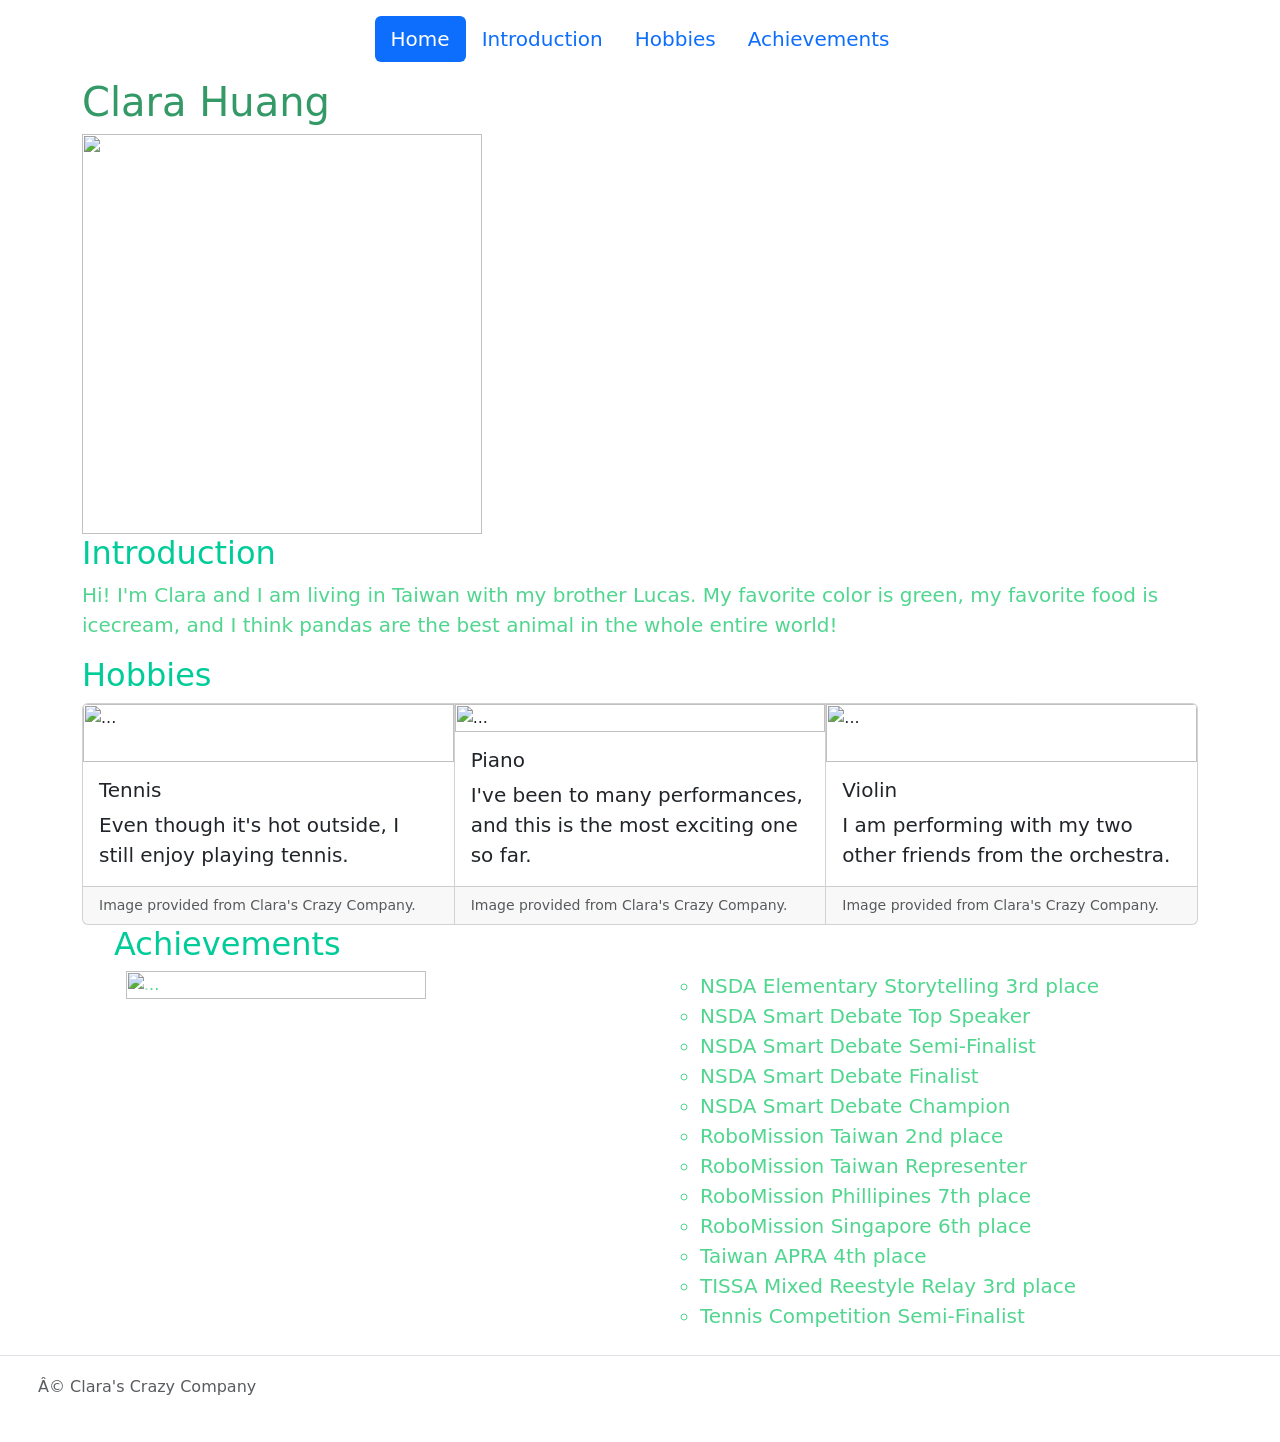
==== index.html @ 60263b1f "Add files via upload" ====
<link href="https://cdn.jsdelivr.net/npm/bootstrap@5.3.8/dist/css/bootstrap.min.css" rel="stylesheet" integrity="sha384-sRIl4kxILFvY47J16cr9ZwB07vP4J8+LH7qKQnuqkuIAvNWLzeN8tE5YBujZqJLB" crossorigin="anonymous">
<script src="https://cdn.jsdelivr.net/npm/bootstrap@5.3.8/dist/js/bootstrap.bundle.min.js" integrity="sha384-FKyoEForCGlyvwx9Hj09JcYn3nv7wiPVlz7YYwJrWVcXK/BmnVDxM+D2scQbITxI" crossorigin="anonymous"></script>

<html>



<style>
li {
   font-size: 20px;
}

p {
   font-size: 20px;
}
</style>

<div class="container">
    <header class="d-flex justify-content-center py-3">
      <ul class="nav nav-pills">
        <li class="nav-item"><a href="#" class="nav-link active" aria-current="page">Home</a></li>
        <li class="nav-item"><a href="#" class="nav-link">Introduction</a></li>
        <li class="nav-item"><a href="#" class="nav-link">Hobbies</a></li>
        <li class="nav-item"><a href="#" class="nav-link">Achievements</a></li>
             </ul>
    </header>
  </div>

<div class="container">

<h1 style="color:#339966">
Clara Huang
</h1>

<img src = "resource/Title.JPG" width = "auto" height = "400">

<h2 style="color:#00cc99">
Introduction
</h2>

<p style="color:#51D690">
Hi! I'm Clara and I am living in Taiwan with my brother Lucas. My favorite color is green, my favorite food is icecream, and I think pandas are the best animal in the whole entire world!
</p>

<h2 style="color:#00cc99">
Hobbies
</h2>

<div class="card-group">
  <div class="card">
    <img src="resource/Tennis.JPG" class="card-img-top" alt="...">
    <div class="card-body">
      <h5 class="card-title">Tennis</h5>
      <p class="card-text">Even though it's hot outside, I still enjoy playing tennis.</p>
    </div>
    <div class="card-footer">
      <small class="text-body-secondary">Image provided from Clara's Crazy Company.</small>
    </div>
  </div>
  <div class="card">
    <img src="resource/Piano.JPG" class="card-img-top" alt="...">
    <div class="card-body">
      <h5 class="card-title">Piano</h5>
      <p class="card-text">I've been to many performances, and this is the most exciting one so far.</p>
    </div>
    <div class="card-footer">
      <small class="text-body-secondary">Image provided from Clara's Crazy Company.</small>
    </div>
  </div>
  <div class="card">
    <img src="resource/Violin.JPG" class="card-img-top" alt="...">
    <div class="card-body">
      <h5 class="card-title">Violin</h5>
      <p class="card-text">I am performing with my two other friends from the orchestra.</div>
    <div class="card-footer">
      <small class="text-body-secondary">Image provided from Clara's Crazy Company.</small>
    </div>
  </div>
</div>

<ul style="color:#51D690">

<h2 style="color:#00cc99">
Achievements
</h2>


<div class="container">
  <div class="row align-items-start">
    <div class="col">
     <div id="carouselExampleCaptions" class="carousel slide" style = "max-width: 300px">
	<div id="carouselExampleFade" class="carousel slide carousel-fade">
  	   <div class="carousel-inner">
             <div class="carousel-item active">
               <img src="resource/one.JPG" class="d-block w-100" alt="...">
             </div>
           <div class="carousel-item">
            <img src="resource/two.JPG" class="d-block w-100" alt="...">
          </div>
          <div class="carousel-item">
            <img src="resource/three.JPG" class="d-block w-100" alt="...">
          </div>
       <div class="carousel-item">
         <img src="resource/four.JPG" class="d-block w-100" alt="...">
       </div>
     <div class="carousel-item">
       <img src="resource/five.JPG" class="d-block w-100" alt="...">
     </div>
      <div class="carousel-item">
        <img src="resource/six.JPG" class="d-block w-100" alt="...">
      </div>
      <div class="carousel-item">
       <img src="resource/last.JPG" class="d-block w-100" alt="...">
      </div>
    </div>
       <button class="carousel-control-prev" type="button" data-bs-target="#carouselExampleFade" data-bs-slide="prev">
         <span class="carousel-control-prev-icon" aria-hidden="true"></span>
         <span class="visually-hidden">Previous</span>
       </button>
       <button class="carousel-control-next" type="button" data-bs-target="#carouselExampleFade" data-bs-slide="next">
          <span class="carousel-control-next-icon" aria-hidden="true"></span>
          <span class="visually-hidden">Next</span>
       </button>
     </div>
    </div>
   </div>
    <div class="col">
      <ul style="color:#51D690">
<li>NSDA Elementary Storytelling 3rd place</li>
<li>NSDA Smart Debate Top Speaker</li>
<li>NSDA Smart Debate Semi-Finalist</li>
<li>NSDA Smart Debate Finalist</li>
<li>NSDA Smart Debate Champion</li>
<li>RoboMission Taiwan 2nd place</li>
<li>RoboMission Taiwan Representer</li>
<li>RoboMission Phillipines 7th place</li>
<li>RoboMission Singapore 6th place</li>
<li>Taiwan APRA 4th place</li>
<li>TISSA Mixed Reestyle Relay 3rd place</li>
<li>Tennis Competition Semi-Finalist</li>
    </div>
    </div>
  </div>
</div>




</ul>
</div>
<footer class="d-flex flex-wrap justify-content-between align-items-center py-3 my-4 border-top"> <div class="col-md-4 d-flex align-items-center"> <a href="/" class="mb-3 me-2 mb-md-0 text-body-secondary text-decoration-none lh-1" aria-label="Bootstrap"> <svg class="bi" width="30" height="24" aria-hidden="true"><use xlink:href="#bootstrap"></use></svg> </a> <span class="mb-3 mb-md-0 text-body-secondary">© Clara's Crazy Company</span> </div> <ul class="nav col-md-4 justify-content-end list-unstyled d-flex"> <li class="ms-3"><a class="text-body-secondary" href="#" aria-label="Instagram"><svg class="bi" width="24" height="24" aria-hidden="true">></use></svg></a></li> <li class="ms-3"><a class="text-body-secondary" <svg class="bi" width="24" height="24"><use xlink:href="#facebook"></use></svg></a></li> </ul> </footer>




</html>
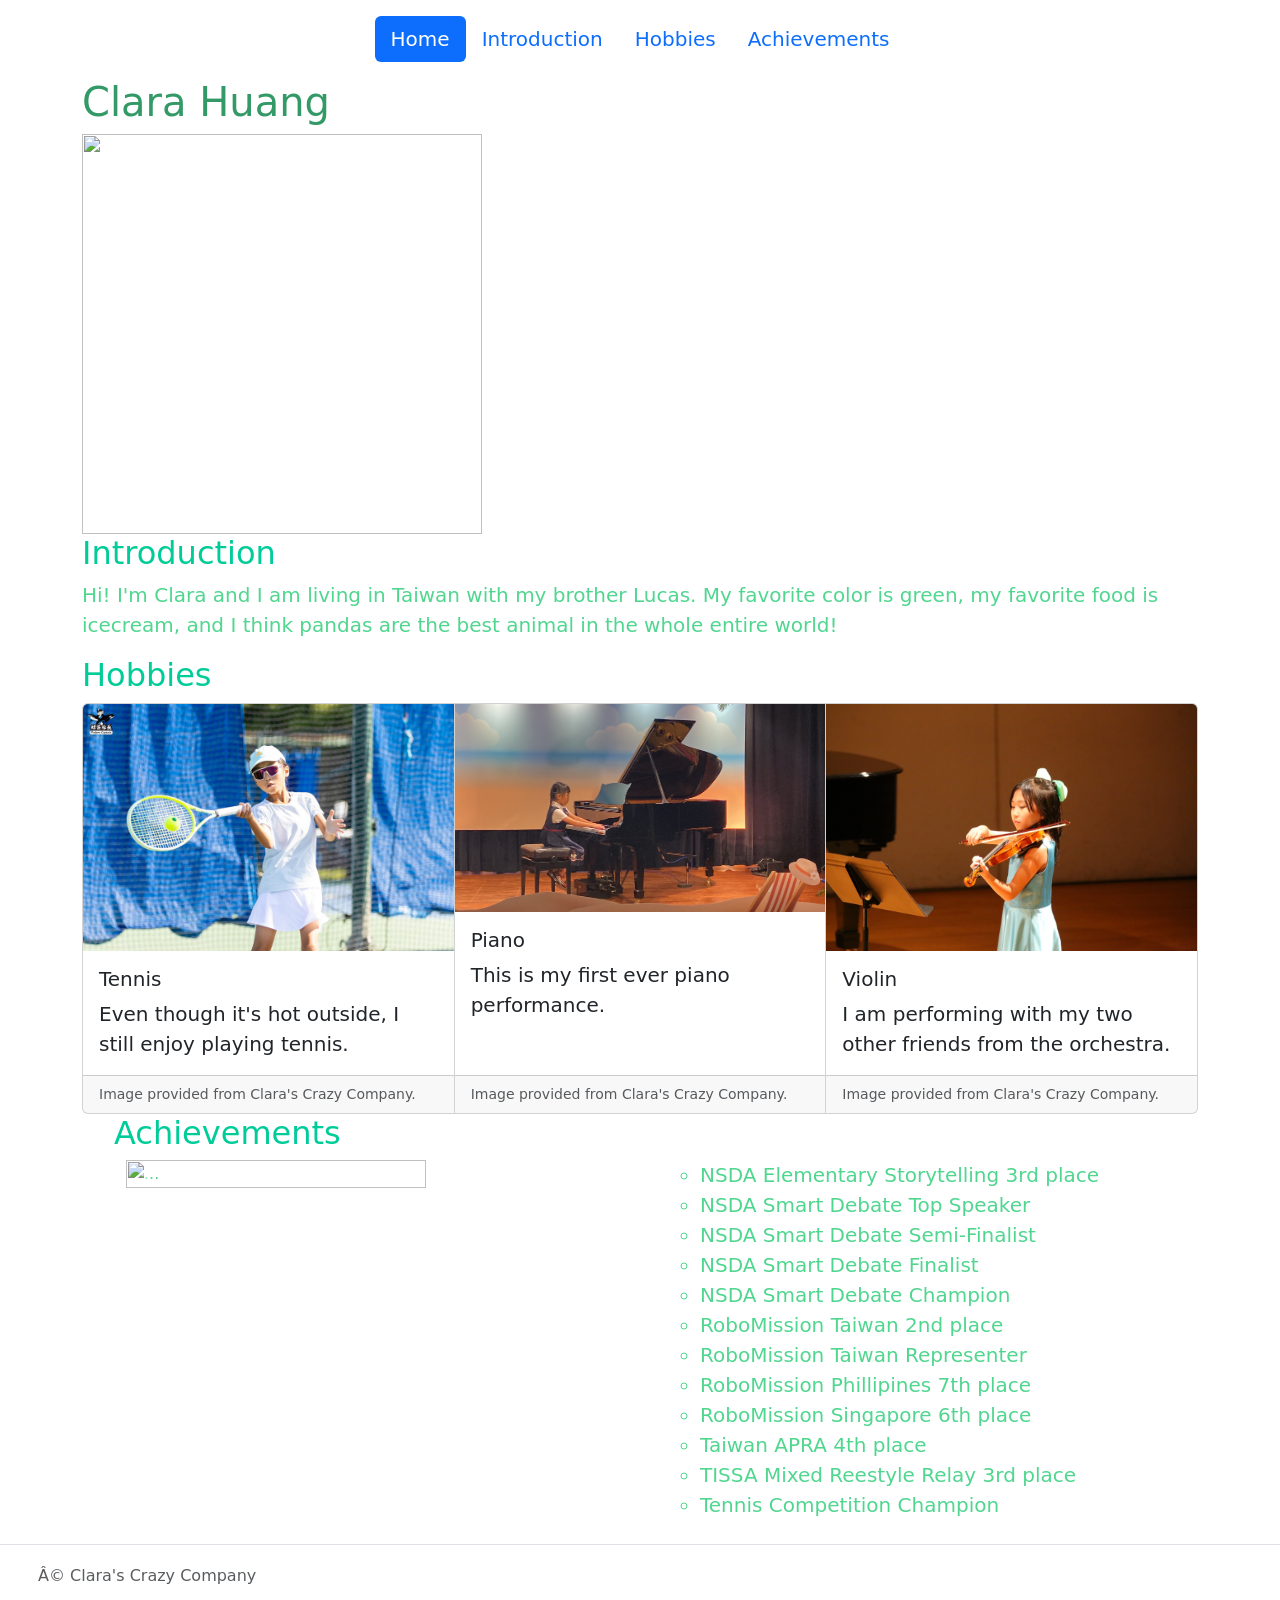
==== commit dcac1b7c: "Add files via upload" ====
--- a/index.html
+++ b/index.html
@@ -63,7 +63,7 @@
     <img src="resource/Piano.JPG" class="card-img-top" alt="...">
     <div class="card-body">
       <h5 class="card-title">Piano</h5>
-      <p class="card-text">I've been to many performances, and this is the most exciting one so far.</p>
+      <p class="card-text">This is my first ever piano performance.</p>
     </div>
     <div class="card-footer">
       <small class="text-body-secondary">Image provided from Clara's Crazy Company.</small>
@@ -139,7 +139,7 @@
 <li>RoboMission Singapore 6th place</li>
 <li>Taiwan APRA 4th place</li>
 <li>TISSA Mixed Reestyle Relay 3rd place</li>
-<li>Tennis Competition Semi-Finalist</li>
+<li>Tennis Competition Champion</li>
     </div>
     </div>
   </div>
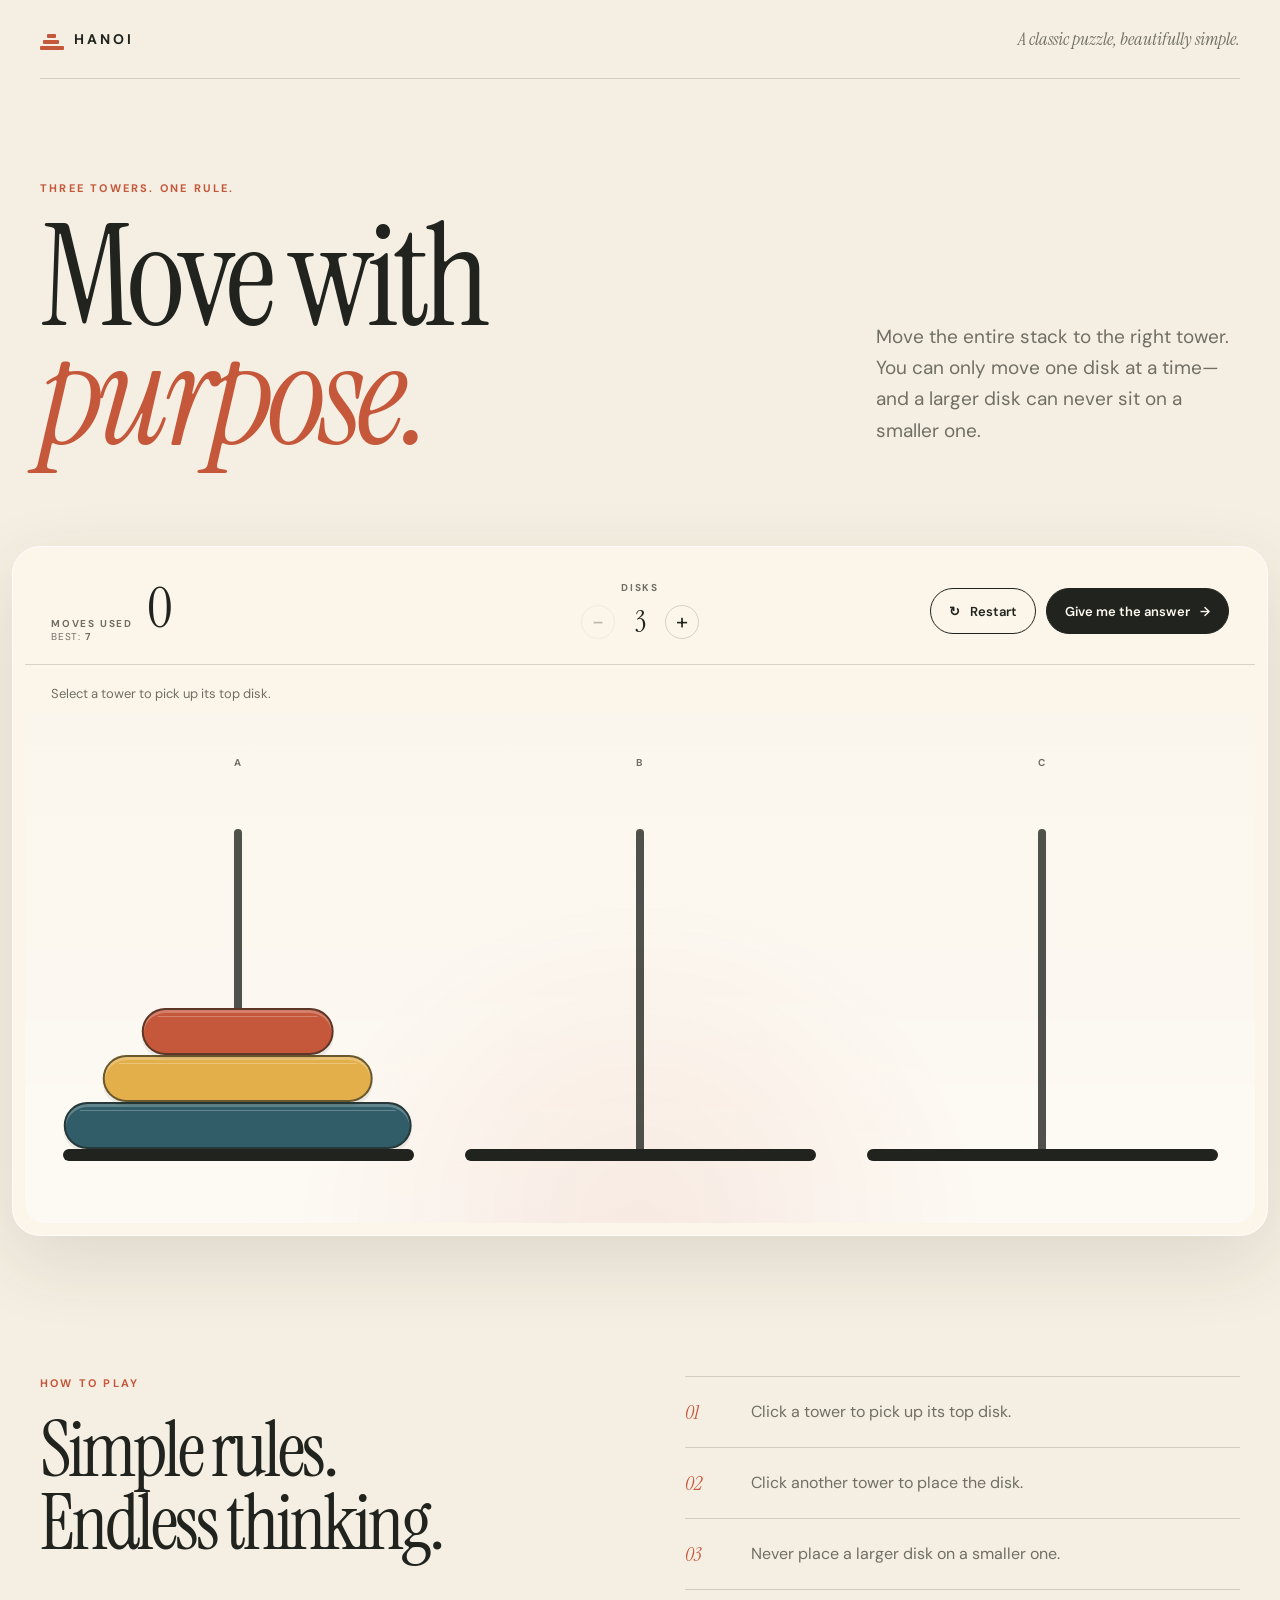
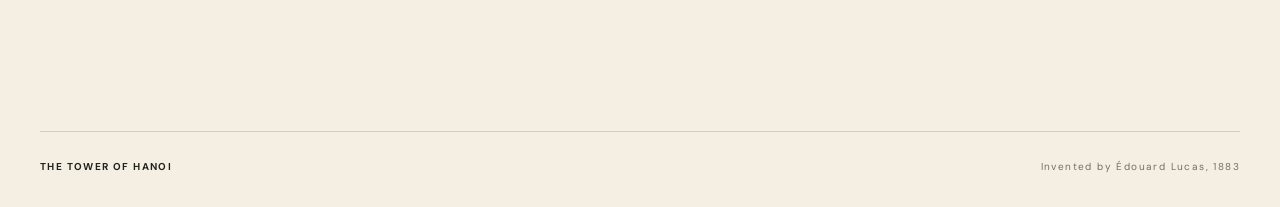
==== commit 85218d51: "updated website" ====
--- a/index.html
+++ b/index.html
@@ -1,158 +1,103 @@
-
-
-<link href="https://cdn.jsdelivr.net/npm/bootstrap@5.3.8/dist/css/bootstrap.min.css" rel="stylesheet" integrity="sha384-sRIl4kxILFvY47J16cr9ZwB07vP4J8+LH7qKQnuqkuIAvNWLzeN8tE5YBujZqJLB" crossorigin="anonymous">
-<script src="https://cdn.jsdelivr.net/npm/bootstrap@5.3.8/dist/js/bootstrap.bundle.min.js" integrity="sha384-FKyoEForCGlyvwx9Hj09JcYn3nv7wiPVlz7YYwJrWVcXK/BmnVDxM+D2scQbITxI" crossorigin="anonymous"></script>
-
-<html>
-
-
-
-<style>
-li {
-   font-size: 20px;
-}
-
-p {
-   font-size: 20px;
-}
-</style>
-
-<div class="container">
-    <header class="d-flex justify-content-center py-3">
-      <ul class="nav nav-pills">
-        <li class="nav-item"><a href="#" class="nav-link active" aria-current="page">Home</a></li>
-        <li class="nav-item"><a href="#" class="nav-link">Introduction</a></li>
-        <li class="nav-item"><a href="#" class="nav-link">Hobbies</a></li>
-        <li class="nav-item"><a href="#" class="nav-link">Achievements</a></li>
-             </ul>
-    </header>
-  </div>
-
-<div class="container">
-
-<h1 style="color:#339966">
-Clara Huang
-</h1>
-
-<img src = "resource/Title.JPG" width = "auto" height = "400">
-
-<h2 style="color:#00cc99">
-Introduction
-</h2>
-
-<p style="color:#51D690">
-Hi! I'm Clara and I am living in Taiwan with my brother Lucas. My favorite color is green, my favorite food is icecream, and I think pandas are the best animal in the whole entire world!
-</p>
-
-<h2 style="color:#00cc99">
-Hobbies
-</h2>
-
-<div class="card-group">
-  <div class="card">
-    <img src="resource/Tennis.JPG" class="card-img-top" alt="...">
-    <div class="card-body">
-      <h5 class="card-title">Tennis</h5>
-      <p class="card-text">Even though it's hot outside, I still enjoy playing tennis.</p>
-    </div>
-    <div class="card-footer">
-      <small class="text-body-secondary">Image provided from Clara's Crazy Company.</small>
-    </div>
-  </div>
-  <div class="card">
-    <img src="resource/Piano.JPG" class="card-img-top" alt="...">
-    <div class="card-body">
-      <h5 class="card-title">Piano</h5>
-      <p class="card-text">This is my first ever piano performance.</p>
-    </div>
-    <div class="card-footer">
-      <small class="text-body-secondary">Image provided from Clara's Crazy Company.</small>
-    </div>
-  </div>
-  <div class="card">
-    <img src="resource/Violin.JPG" class="card-img-top" alt="...">
-    <div class="card-body">
-      <h5 class="card-title">Violin</h5>
-      <p class="card-text">I am performing with my two other friends from the orchestra.</div>
-    <div class="card-footer">
-      <small class="text-body-secondary">Image provided from Clara's Crazy Company.</small>
-    </div>
-  </div>
-</div>
-
-<ul style="color:#51D690">
-
-<h2 style="color:#00cc99">
-Achievements
-</h2>
-
-
-<div class="container">
-  <div class="row align-items-start">
-    <div class="col">
-     <div id="carouselExampleCaptions" class="carousel slide" style = "max-width: 300px">
-	<div id="carouselExampleFade" class="carousel slide carousel-fade">
-  	   <div class="carousel-inner">
-             <div class="carousel-item active">
-               <img src="resource/one.JPG" class="d-block w-100" alt="...">
-             </div>
-           <div class="carousel-item">
-            <img src="resource/two.JPG" class="d-block w-100" alt="...">
-          </div>
-          <div class="carousel-item">
-            <img src="resource/three.JPG" class="d-block w-100" alt="...">
-          </div>
-       <div class="carousel-item">
-         <img src="resource/four.JPG" class="d-block w-100" alt="...">
-       </div>
-     <div class="carousel-item">
-       <img src="resource/five.JPG" class="d-block w-100" alt="...">
-     </div>
-      <div class="carousel-item">
-        <img src="resource/six.JPG" class="d-block w-100" alt="...">
-      </div>
-      <div class="carousel-item">
-       <img src="resource/last.JPG" class="d-block w-100" alt="...">
-      </div>
-    </div>
-       <button class="carousel-control-prev" type="button" data-bs-target="#carouselExampleFade" data-bs-slide="prev">
-         <span class="carousel-control-prev-icon" aria-hidden="true"></span>
-         <span class="visually-hidden">Previous</span>
-       </button>
-       <button class="carousel-control-next" type="button" data-bs-target="#carouselExampleFade" data-bs-slide="next">
-          <span class="carousel-control-next-icon" aria-hidden="true"></span>
-          <span class="visually-hidden">Next</span>
-       </button>
-     </div>
-    </div>
-   </div>
-    <div class="col">
-      <ul style="color:#51D690">
-<li>NSDA Elementary Storytelling 3rd place</li>
-<li>NSDA Smart Debate Top Speaker</li>
-<li>NSDA Smart Debate Semi-Finalist</li>
-<li>NSDA Smart Debate Finalist</li>
-<li>NSDA Smart Debate Champion</li>
-<li>RoboMission Taiwan 2nd place</li>
-<li>RoboMission Taiwan Representer</li>
-<li>RoboMission Phillipines 7th place</li>
-<li>RoboMission Singapore 6th place</li>
-<li>Taiwan APRA 4th place</li>
-<li>TISSA Mixed Reestyle Relay 3rd place</li>
-<li>Tennis Competition Champion</li>
-    </div>
-    </div>
-  </div>
-</div>
-
-
-
-
-</ul>
-</div>
-<footer class="d-flex flex-wrap justify-content-between align-items-center py-3 my-4 border-top"> <div class="col-md-4 d-flex align-items-center"> <a href="/" class="mb-3 me-2 mb-md-0 text-body-secondary text-decoration-none lh-1" aria-label="Bootstrap"> <svg class="bi" width="30" height="24" aria-hidden="true"><use xlink:href="#bootstrap"></use></svg> </a> <span class="mb-3 mb-md-0 text-body-secondary">© Clara's Crazy Company</span> </div> <ul class="nav col-md-4 justify-content-end list-unstyled d-flex"> <li class="ms-3"><a class="text-body-secondary" href="#" aria-label="Instagram"><svg class="bi" width="24" height="24" aria-hidden="true">></use></svg></a></li> <li class="ms-3"><a class="text-body-secondary" <svg class="bi" width="24" height="24"><use xlink:href="#facebook"></use></svg></a></li> </ul> </footer>
-
-
-
-
-</html>+<!doctype html>
+<html lang="en">
+<head>
+  <meta charset="utf-8">
+  <meta name="viewport" content="width=device-width, initial-scale=1">
+  <meta name="theme-color" content="#f5efe3">
+  <meta name="description" content="A playful, interactive Tower of Hanoi puzzle with adjustable difficulty and an animated solution.">
+  <title>Tower of Hanoi — Puzzle Game</title>
+  <link rel="preconnect" href="https://fonts.googleapis.com">
+  <link rel="preconnect" href="https://fonts.gstatic.com" crossorigin>
+  <link href="https://fonts.googleapis.com/css2?family=DM+Sans:wght@400;500;600;700&family=Instrument+Serif:ital@0;1&display=swap" rel="stylesheet">
+  <link href="resource/styles.css" rel="stylesheet">
+  <script src="resource/game.js" defer></script>
+</head>
+<body>
+  <header class="site-header">
+    <a class="brand" href="#game" aria-label="Tower of Hanoi home">
+      <span class="brand-mark" aria-hidden="true"><i></i><i></i><i></i></span>
+      <span>HANOI</span>
+    </a>
+    <p class="header-note">A classic puzzle, beautifully simple.</p>
+  </header>
+
+  <main>
+    <section class="intro" aria-labelledby="page-title">
+      <p class="eyebrow">THREE TOWERS. ONE RULE.</p>
+      <h1 id="page-title">Move with<br><em>purpose.</em></h1>
+      <p class="intro-copy">Move the entire stack to the right tower. You can only move one disk at a time—and a larger disk can never sit on a smaller one.</p>
+    </section>
+
+    <section class="game-shell" id="game" aria-label="Tower of Hanoi game">
+      <div class="game-toolbar">
+        <div class="counter-block" aria-live="polite">
+          <span class="counter-label">MOVES USED</span>
+          <strong id="move-count">0</strong>
+          <span class="counter-optimal">BEST: <b id="optimal-count">7</b></span>
+        </div>
+
+        <div class="disk-control">
+          <span class="control-label">DISKS</span>
+          <div class="stepper">
+            <button type="button" id="disk-minus" aria-label="Use fewer disks">−</button>
+            <output id="disk-count" aria-live="polite">3</output>
+            <button type="button" id="disk-plus" aria-label="Use more disks">+</button>
+          </div>
+        </div>
+
+        <div class="actions">
+          <button class="button button-secondary" type="button" id="restart-button">
+            <span aria-hidden="true">↻</span> Restart
+          </button>
+          <button class="button button-primary" type="button" id="solve-button">
+            Give me the answer <span aria-hidden="true">→</span>
+          </button>
+        </div>
+      </div>
+
+      <div class="status-row">
+        <p id="game-status" role="status" aria-live="polite">Select a tower to pick up its top disk.</p>
+        <button type="button" id="stop-button" class="stop-button" hidden>Stop solution</button>
+      </div>
+
+      <div class="board" id="board">
+        <button class="tower" type="button" data-tower="0" aria-label="Tower A">
+          <span class="tower-letter">A</span>
+          <span class="peg" aria-hidden="true"></span>
+          <span class="disk-stack" id="tower-0" aria-hidden="true"></span>
+          <span class="base" aria-hidden="true"></span>
+        </button>
+        <button class="tower" type="button" data-tower="1" aria-label="Tower B">
+          <span class="tower-letter">B</span>
+          <span class="peg" aria-hidden="true"></span>
+          <span class="disk-stack" id="tower-1" aria-hidden="true"></span>
+          <span class="base" aria-hidden="true"></span>
+        </button>
+        <button class="tower" type="button" data-tower="2" aria-label="Tower C">
+          <span class="tower-letter">C</span>
+          <span class="peg" aria-hidden="true"></span>
+          <span class="disk-stack" id="tower-2" aria-hidden="true"></span>
+          <span class="base" aria-hidden="true"></span>
+        </button>
+      </div>
+    </section>
+
+    <section class="rules" aria-labelledby="rules-title">
+      <div>
+        <p class="eyebrow">HOW TO PLAY</p>
+        <h2 id="rules-title">Simple rules.<br>Endless thinking.</h2>
+      </div>
+      <ol>
+        <li><span>01</span><p>Click a tower to pick up its top disk.</p></li>
+        <li><span>02</span><p>Click another tower to place the disk.</p></li>
+        <li><span>03</span><p>Never place a larger disk on a smaller one.</p></li>
+      </ol>
+    </section>
+  </main>
+
+  <footer>
+    <p>THE TOWER OF HANOI</p>
+    <span>Invented by Édouard Lucas, 1883</span>
+  </footer>
+</body>
+</html>
--- a/resource/styles.css
+++ b/resource/styles.css
@@ -0,0 +1,271 @@
+:root {
+  --paper: #f5efe3;
+  --ink: #20231e;
+  --muted: #716f65;
+  --line: rgba(32, 35, 30, 0.17);
+  --terracotta: #c5573a;
+  --terracotta-dark: #9f3f29;
+  --blue: #315d68;
+  --yellow: #e3af4a;
+  --sage: #778876;
+  --cream: #fffaf0;
+}
+
+* { box-sizing: border-box; }
+
+html { scroll-behavior: smooth; }
+
+body {
+  margin: 0;
+  color: var(--ink);
+  background: var(--paper);
+  font-family: "DM Sans", sans-serif;
+  -webkit-font-smoothing: antialiased;
+}
+
+button, output { font: inherit; }
+button { color: inherit; }
+
+.site-header {
+  width: min(1200px, calc(100% - 40px));
+  margin: 0 auto;
+  padding: 27px 0;
+  display: flex;
+  align-items: center;
+  justify-content: space-between;
+  border-bottom: 1px solid var(--line);
+}
+
+.brand {
+  display: inline-flex;
+  align-items: center;
+  gap: 10px;
+  color: var(--ink);
+  text-decoration: none;
+  font-size: 14px;
+  font-weight: 700;
+  letter-spacing: .22em;
+}
+
+.brand-mark { width: 24px; height: 22px; display: grid; align-content: end; gap: 2px; }
+.brand-mark i { display: block; height: 4px; background: var(--terracotta); border-radius: 1px; }
+.brand-mark i:nth-child(1) { width: 9px; margin-left: 7px; }
+.brand-mark i:nth-child(2) { width: 16px; margin-left: 3px; }
+
+.header-note { margin: 0; color: var(--muted); font: italic 18px "Instrument Serif", serif; }
+
+main { overflow: hidden; }
+
+.intro {
+  width: min(1200px, calc(100% - 40px));
+  margin: 0 auto;
+  padding: clamp(64px, 8vw, 112px) 0 clamp(50px, 7vw, 90px);
+  display: grid;
+  grid-template-columns: minmax(0, 1.35fr) minmax(280px, .65fr);
+  align-items: end;
+  column-gap: 80px;
+}
+
+.eyebrow {
+  grid-column: 1 / -1;
+  margin: 0 0 24px;
+  color: var(--terracotta);
+  font-size: 11px;
+  font-weight: 700;
+  letter-spacing: .2em;
+}
+
+h1, h2 {
+  margin: 0;
+  font-family: "Instrument Serif", serif;
+  font-weight: 400;
+  letter-spacing: -.04em;
+  line-height: .84;
+}
+
+h1 { font-size: clamp(74px, 11vw, 154px); }
+h1 em { color: var(--terracotta); font-weight: 400; }
+
+.intro-copy {
+  max-width: 410px;
+  margin: 0 0 10px;
+  color: var(--muted);
+  font-size: clamp(16px, 1.5vw, 19px);
+  line-height: 1.65;
+}
+
+.game-shell {
+  width: min(1320px, calc(100% - 24px));
+  margin: 0 auto;
+  padding: 12px;
+  background: rgba(255,250,240,.57);
+  border: 1px solid rgba(255,255,255,.8);
+  border-radius: 28px;
+  box-shadow: 0 25px 75px rgba(57, 48, 35, .12);
+}
+
+.game-toolbar {
+  min-height: 106px;
+  display: grid;
+  grid-template-columns: 1fr auto 1fr;
+  align-items: center;
+  gap: 28px;
+  padding: 20px 26px;
+  border-bottom: 1px solid var(--line);
+}
+
+.counter-block { display: grid; grid-template-columns: auto auto; align-items: baseline; width: max-content; }
+.counter-label, .control-label { color: var(--muted); font-size: 10px; font-weight: 700; letter-spacing: .18em; }
+.counter-block strong { grid-row: 1 / 3; grid-column: 2; margin-left: 14px; font: 56px/1 "Instrument Serif", serif; }
+.counter-optimal { color: var(--muted); font-size: 10px; letter-spacing: .08em; }
+
+.disk-control { display: flex; flex-direction: column; align-items: center; gap: 8px; }
+.stepper { display: flex; align-items: center; gap: 13px; }
+.stepper button {
+  width: 34px; height: 34px; padding: 0;
+  background: transparent; border: 1px solid var(--line); border-radius: 50%;
+  cursor: pointer; font-size: 22px; line-height: 1;
+  transition: background .2s, border-color .2s, transform .2s;
+}
+.stepper button:hover:not(:disabled) { background: white; border-color: var(--ink); transform: translateY(-1px); }
+.stepper button:disabled { opacity: .3; cursor: not-allowed; }
+.stepper output { min-width: 24px; text-align: center; font: 30px "Instrument Serif", serif; }
+
+.actions { justify-self: end; display: flex; gap: 10px; }
+.button {
+  min-height: 46px;
+  padding: 0 18px;
+  display: inline-flex; align-items: center; justify-content: center; gap: 10px;
+  border: 1px solid var(--ink); border-radius: 999px;
+  font-size: 13px; font-weight: 600; cursor: pointer;
+  transition: transform .2s, box-shadow .2s, background .2s;
+}
+.button:hover:not(:disabled) { transform: translateY(-2px); box-shadow: 0 8px 18px rgba(32,35,30,.13); }
+.button:disabled { opacity: .48; cursor: not-allowed; }
+.button-secondary { background: transparent; }
+.button-primary { color: var(--cream); background: var(--ink); }
+
+.status-row {
+  min-height: 48px;
+  padding: 10px 26px 0;
+  display: flex; align-items: center; justify-content: space-between;
+}
+.status-row p { margin: 0; color: var(--muted); font-size: 13px; }
+.stop-button { padding: 4px 0; color: var(--terracotta); background: none; border: 0; border-bottom: 1px solid currentColor; cursor: pointer; font-size: 12px; }
+
+.board {
+  position: relative;
+  height: clamp(330px, 42vw, 510px);
+  display: grid;
+  grid-template-columns: repeat(3, 1fr);
+  gap: 12px;
+  padding: 0 18px 30px;
+  background:
+    radial-gradient(circle at 50% 105%, rgba(197,87,58,.10), transparent 43%),
+    linear-gradient(180deg, rgba(255,255,255,.16), rgba(255,255,255,.5));
+  border-radius: 0 0 20px 20px;
+}
+
+.tower {
+  position: relative;
+  min-width: 0;
+  padding: 0 5px 39px;
+  background: transparent;
+  border: 0;
+  border-radius: 16px;
+  cursor: pointer;
+  outline-offset: -4px;
+}
+.tower::before {
+  content: ""; position: absolute; inset: 0;
+  background: rgba(255,255,255,.38); border: 1px solid transparent; border-radius: 16px;
+  opacity: 0; transition: opacity .2s, border-color .2s;
+}
+.tower:hover::before { opacity: 1; }
+.tower.selected::before { opacity: 1; border-color: rgba(197,87,58,.4); }
+.tower.selected .tower-letter { color: var(--terracotta); }
+.tower.invalid { animation: shake .3s ease; }
+
+.tower-letter { position: absolute; top: 9%; left: 50%; transform: translateX(-50%); color: var(--muted); font-size: 10px; font-weight: 700; letter-spacing: .16em; }
+.peg { position: absolute; z-index: 1; bottom: 42px; left: calc(50% - 4px); width: 8px; height: 67%; background: var(--ink); border-radius: 5px 5px 0 0; opacity: .78; }
+.base { position: absolute; z-index: 3; bottom: 32px; left: 5%; width: 90%; height: 12px; background: var(--ink); border-radius: 8px; }
+.disk-stack {
+  position: absolute; z-index: 2; left: 50%; bottom: 44px;
+  width: 94%; height: 66%; transform: translateX(-50%);
+  display: flex; flex-direction: column-reverse; align-items: center; justify-content: flex-start;
+}
+.disk {
+  position: relative;
+  height: clamp(24px, 4.2vw, 47px);
+  flex: 0 1 47px;
+  max-height: 47px;
+  border: 2px solid rgba(32,35,30,.62);
+  border-radius: 999px;
+  box-shadow: inset 0 3px 0 rgba(255,255,255,.24), 0 4px 0 rgba(32,35,30,.07);
+  transition: width .28s ease, transform .25s ease;
+}
+.disk::after { content: ""; position: absolute; inset: 6px 14px auto; height: 1px; background: rgba(255,255,255,.26); }
+.disk[data-size="1"], .disk[data-size="5"] { background: var(--terracotta); }
+.disk[data-size="2"], .disk[data-size="6"] { background: var(--yellow); }
+.disk[data-size="3"], .disk[data-size="7"] { background: var(--blue); }
+.disk[data-size="4"] { background: var(--sage); }
+.tower.selected .disk:last-child { transform: translateY(-10px); filter: brightness(1.08); }
+
+.rules {
+  width: min(1200px, calc(100% - 40px));
+  margin: 0 auto;
+  padding: clamp(90px, 11vw, 150px) 0;
+  display: grid;
+  grid-template-columns: 1fr 1fr;
+  gap: 90px;
+}
+.rules h2 { font-size: clamp(52px, 6vw, 86px); line-height: .95; }
+.rules ol { margin: 0; padding: 0; list-style: none; border-top: 1px solid var(--line); }
+.rules li { display: grid; grid-template-columns: 50px 1fr; gap: 16px; align-items: center; padding: 22px 0; border-bottom: 1px solid var(--line); }
+.rules li span { color: var(--terracotta); font: italic 20px "Instrument Serif", serif; }
+.rules li p { margin: 0; color: var(--muted); line-height: 1.55; }
+
+footer {
+  width: min(1200px, calc(100% - 40px));
+  margin: 0 auto; padding: 28px 0 34px;
+  display: flex; justify-content: space-between;
+  border-top: 1px solid var(--line);
+  color: var(--muted); font-size: 10px; letter-spacing: .14em;
+}
+footer p { margin: 0; color: var(--ink); font-weight: 700; }
+
+@keyframes shake { 25% { transform: translateX(-5px); } 75% { transform: translateX(5px); } }
+
+@media (max-width: 820px) {
+  .intro { grid-template-columns: 1fr; gap: 32px; }
+  .intro-copy { margin-top: 32px; }
+  .game-toolbar { grid-template-columns: 1fr auto; }
+  .disk-control { align-items: flex-end; }
+  .actions { grid-column: 1 / -1; justify-self: stretch; }
+  .actions .button { flex: 1; }
+  .rules { grid-template-columns: 1fr; gap: 50px; }
+}
+
+@media (max-width: 560px) {
+  .site-header { width: calc(100% - 28px); }
+  .header-note { display: none; }
+  .intro { width: calc(100% - 28px); padding-top: 58px; }
+  h1 { font-size: clamp(68px, 24vw, 104px); }
+  .game-shell { width: calc(100% - 12px); padding: 5px; border-radius: 19px; }
+  .game-toolbar { padding: 18px 14px; gap: 14px; }
+  .counter-block strong { font-size: 46px; }
+  .actions { flex-direction: column-reverse; }
+  .button { width: 100%; }
+  .status-row { padding: 10px 14px 0; }
+  .board { height: 330px; padding-inline: 3px; gap: 0; }
+  .base { left: 2%; width: 96%; height: 9px; }
+  .peg { width: 6px; left: calc(50% - 3px); }
+  .disk { height: 27px; flex-basis: 27px; border-width: 1px; }
+  .disk::after { inset: 4px 9px auto; }
+  .rules { width: calc(100% - 28px); padding: 90px 0; }
+  footer { width: calc(100% - 28px); flex-direction: column; gap: 12px; }
+}
+
+@media (prefers-reduced-motion: reduce) {
+  *, *::before, *::after { scroll-behavior: auto !important; transition-duration: .01ms !important; animation-duration: .01ms !important; }
+}
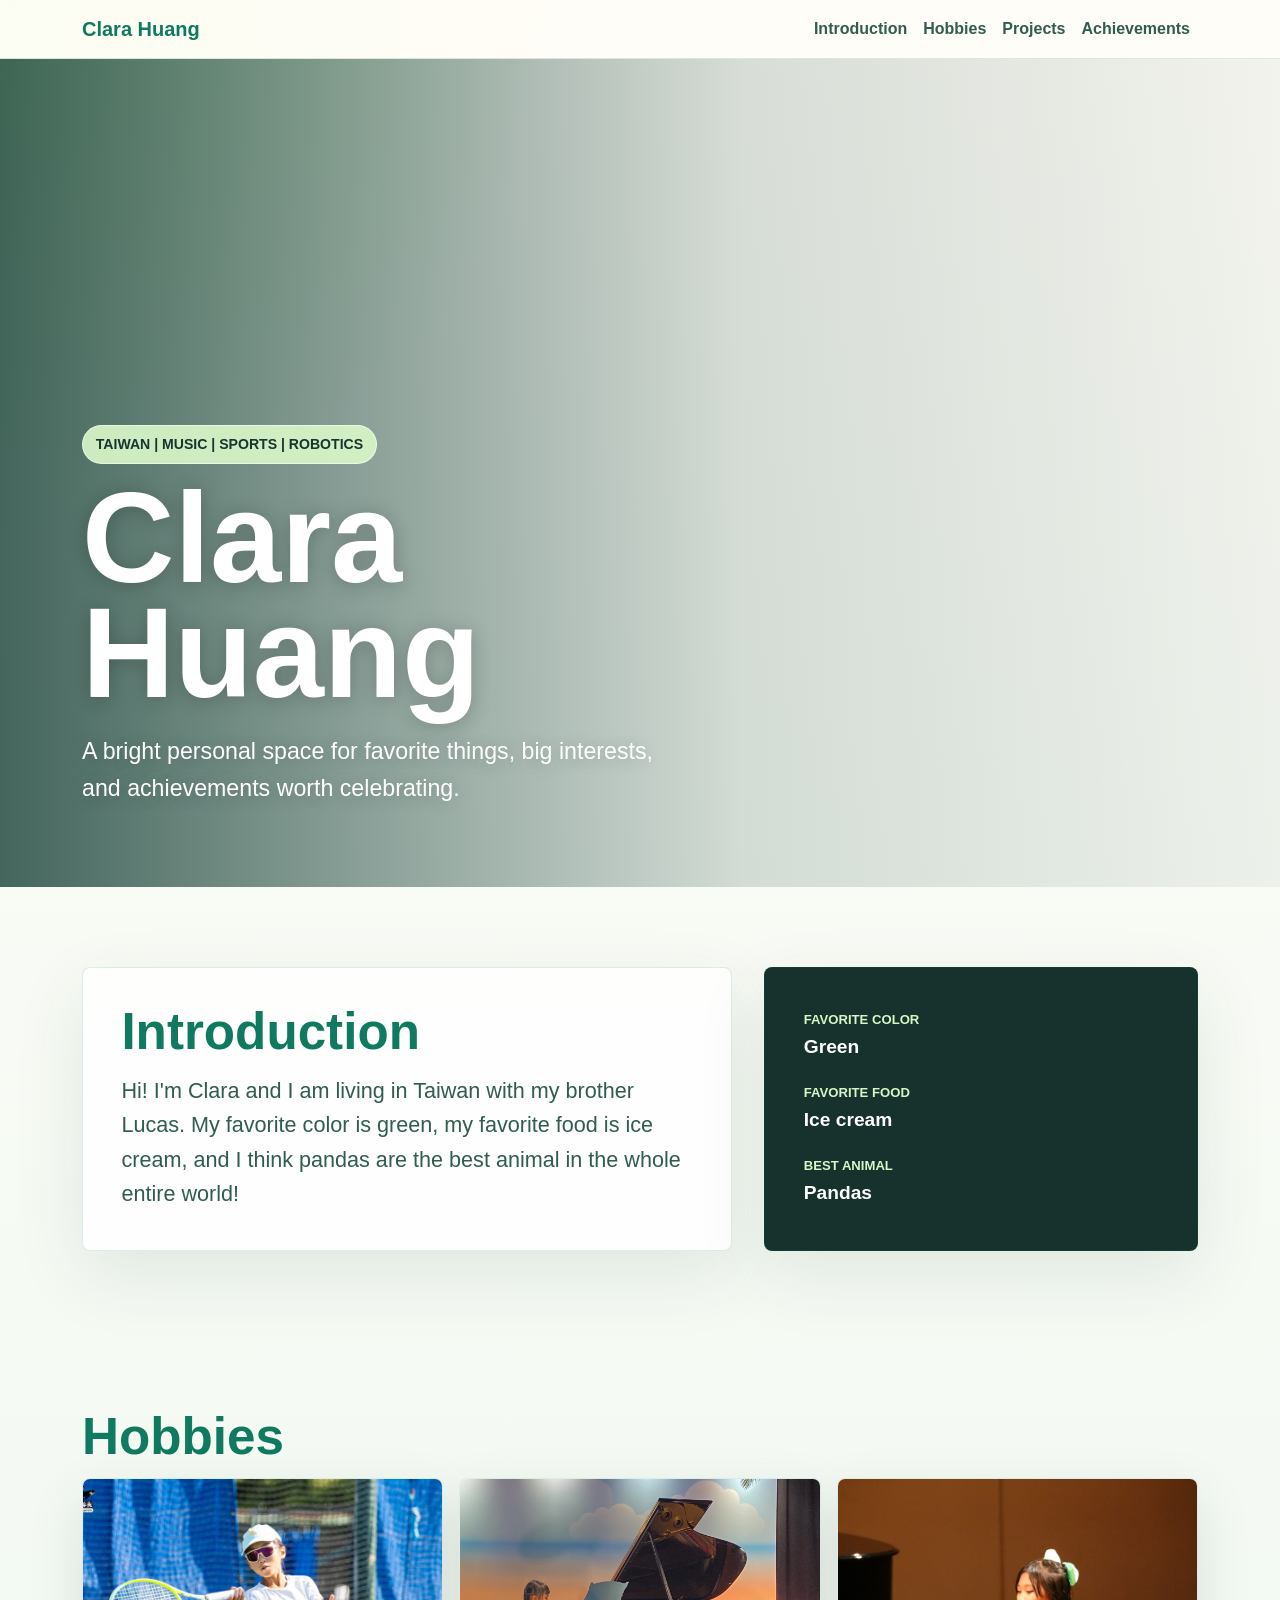
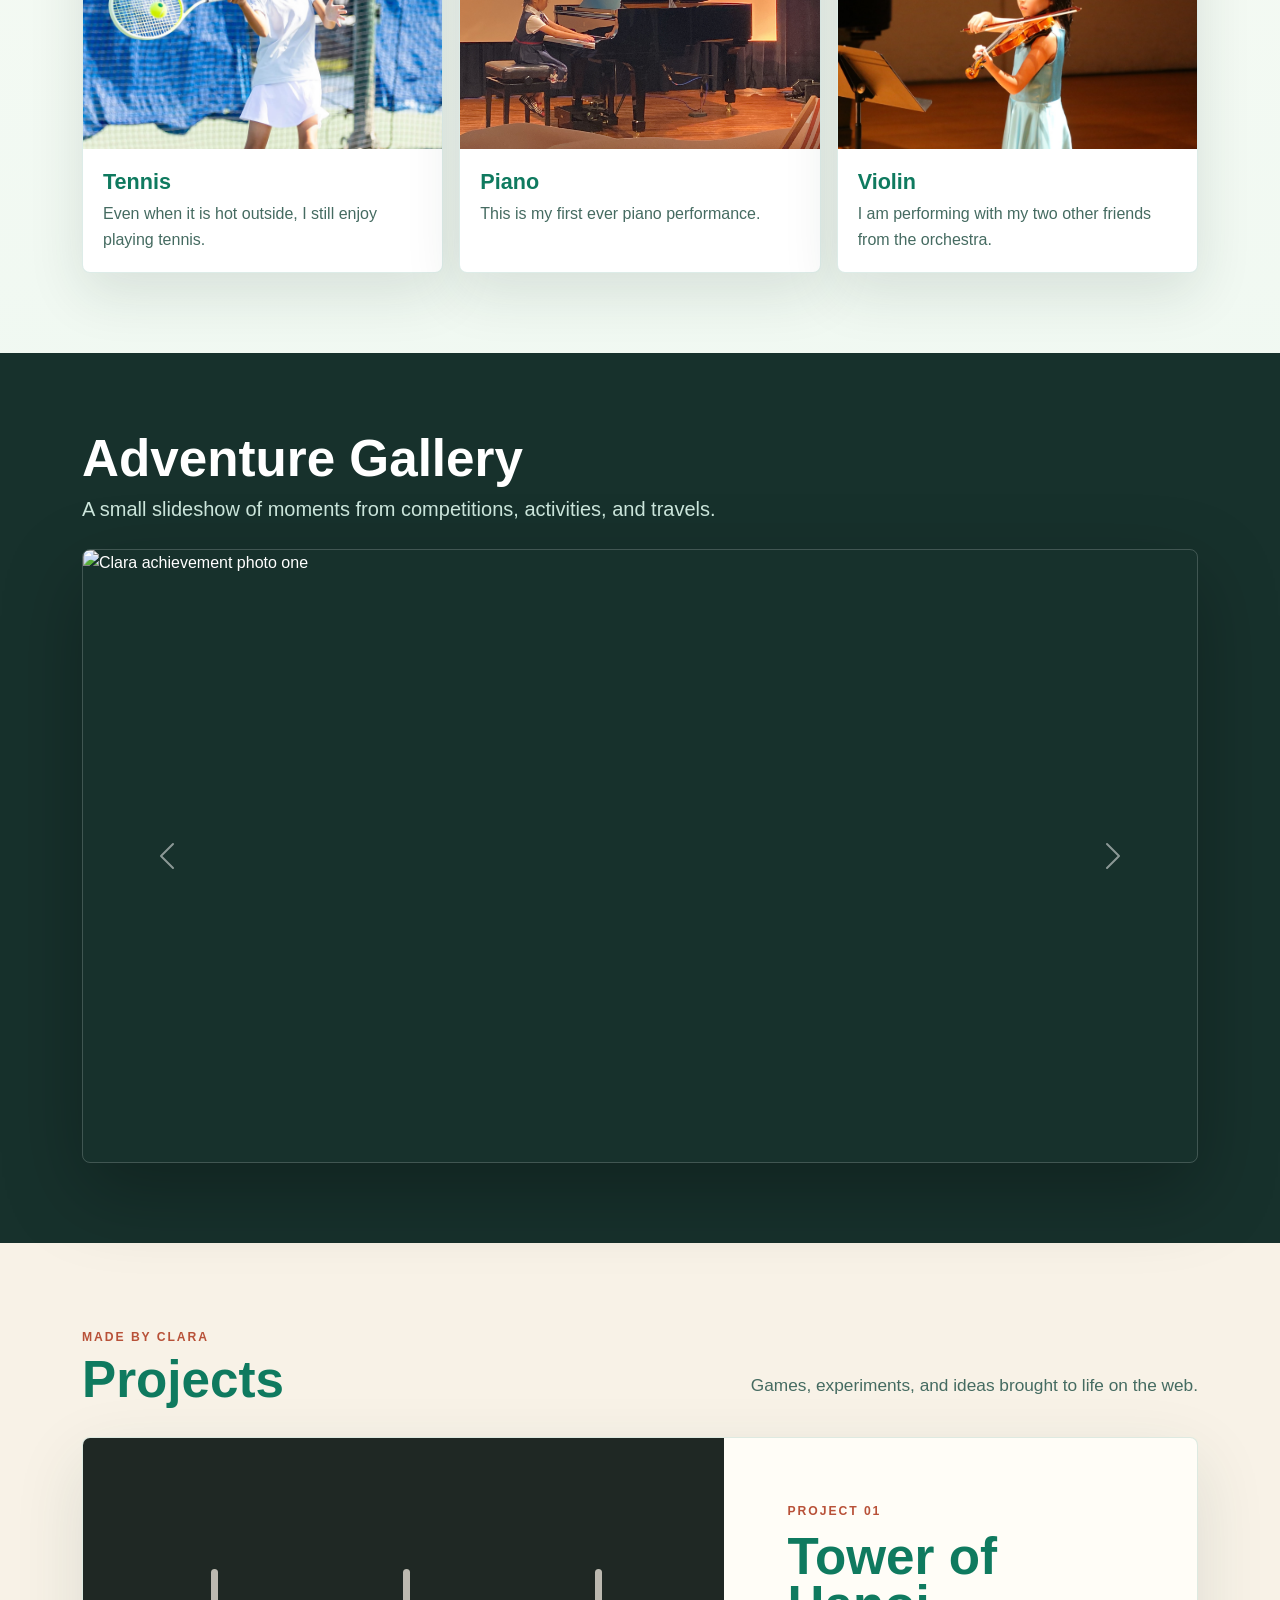
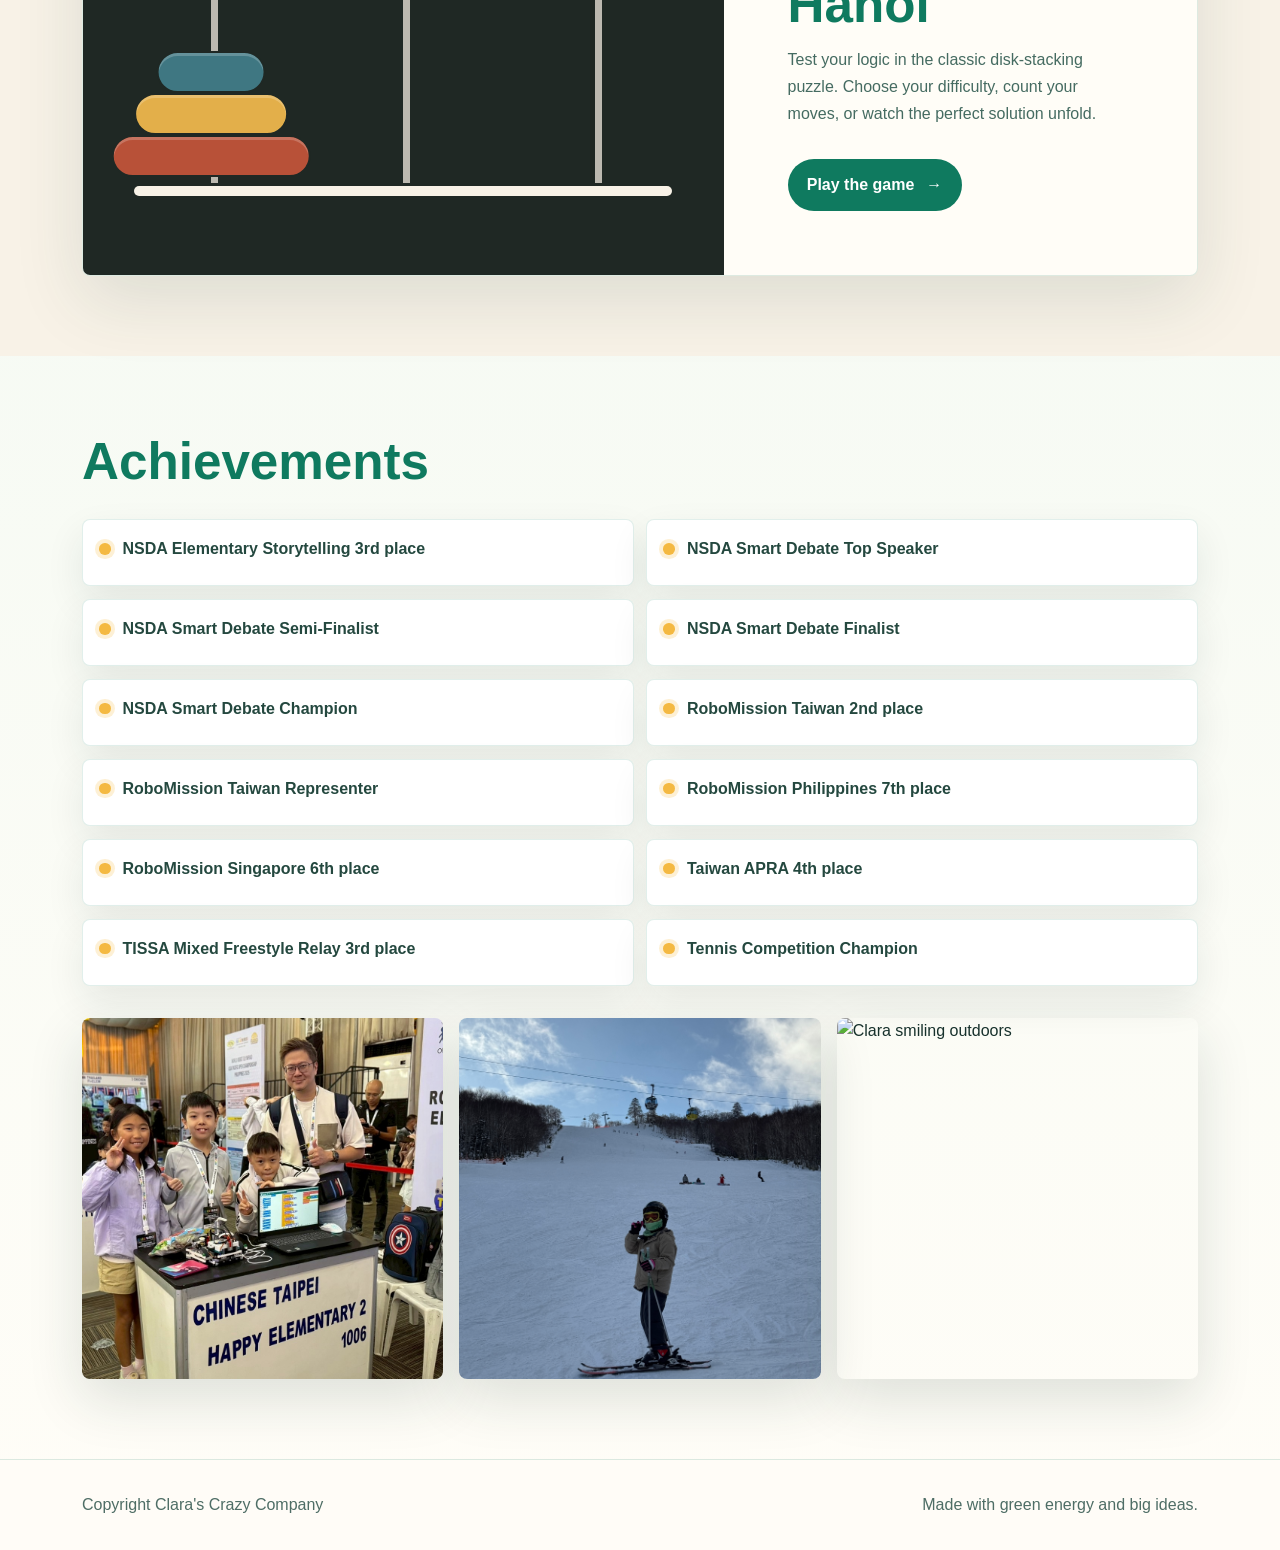
==== commit 35abbfec: "Add Tower of Hanoi project" ====
--- a/index.html
+++ b/index.html
@@ -1,103 +1,135 @@
 <!doctype html>
 <html lang="en">
 <head>
-  <meta charset="utf-8">
-  <meta name="viewport" content="width=device-width, initial-scale=1">
-  <meta name="theme-color" content="#f5efe3">
-  <meta name="description" content="A playful, interactive Tower of Hanoi puzzle with adjustable difficulty and an animated solution.">
-  <title>Tower of Hanoi — Puzzle Game</title>
-  <link rel="preconnect" href="https://fonts.googleapis.com">
-  <link rel="preconnect" href="https://fonts.gstatic.com" crossorigin>
-  <link href="https://fonts.googleapis.com/css2?family=DM+Sans:wght@400;500;600;700&family=Instrument+Serif:ital@0;1&display=swap" rel="stylesheet">
-  <link href="resource/styles.css" rel="stylesheet">
-  <script src="resource/game.js" defer></script>
+<meta charset="utf-8">
+<meta name="viewport" content="width=device-width, initial-scale=1">
+<title>Clara Huang</title>
+<link href="https://cdn.jsdelivr.net/npm/bootstrap@5.3.8/dist/css/bootstrap.min.css" rel="stylesheet" integrity="sha384-sRIl4kxILFvY47J16cr9ZwB07vP4J8+LH7qKQnuqkuIAvNWLzeN8tE5YBujZqJLB" crossorigin="anonymous">
+<link href="resource/styles.css" rel="stylesheet">
 </head>
-<body>
-  <header class="site-header">
-    <a class="brand" href="#game" aria-label="Tower of Hanoi home">
-      <span class="brand-mark" aria-hidden="true"><i></i><i></i><i></i></span>
-      <span>HANOI</span>
-    </a>
-    <p class="header-note">A classic puzzle, beautifully simple.</p>
-  </header>
+<body class="site-shell">
+<nav class="navbar navbar-expand-md sticky-top site-nav">
+  <div class="container">
+    <a class="navbar-brand" href="#home">Clara Huang</a>
+    <button class="navbar-toggler" type="button" data-bs-toggle="collapse" data-bs-target="#mainNav" aria-controls="mainNav" aria-expanded="false" aria-label="Toggle navigation">
+      <span class="navbar-toggler-icon"></span>
+    </button>
+    <div class="collapse navbar-collapse justify-content-end" id="mainNav">
+      <ul class="navbar-nav">
+        <li class="nav-item"><a href="#introduction" class="nav-link">Introduction</a></li>
+        <li class="nav-item"><a href="#hobbies" class="nav-link">Hobbies</a></li>
+        <li class="nav-item"><a href="#projects" class="nav-link">Projects</a></li>
+        <li class="nav-item"><a href="#achievements" class="nav-link">Achievements</a></li>
+      </ul>
+    </div>
+  </div>
+</nav>
 
-  <main>
-    <section class="intro" aria-labelledby="page-title">
-      <p class="eyebrow">THREE TOWERS. ONE RULE.</p>
-      <h1 id="page-title">Move with<br><em>purpose.</em></h1>
-      <p class="intro-copy">Move the entire stack to the right tower. You can only move one disk at a time—and a larger disk can never sit on a smaller one.</p>
-    </section>
+<main id="home">
+<section class="hero">
+  <div class="container">
+    <div class="hero-content">
+      <div class="eyebrow">Taiwan | Music | Sports | Robotics</div>
+      <h1>Clara Huang</h1>
+      <p>A bright personal space for favorite things, big interests, and achievements worth celebrating.</p>
+    </div>
+  </div>
+</section>
 
-    <section class="game-shell" id="game" aria-label="Tower of Hanoi game">
-      <div class="game-toolbar">
-        <div class="counter-block" aria-live="polite">
-          <span class="counter-label">MOVES USED</span>
-          <strong id="move-count">0</strong>
-          <span class="counter-optimal">BEST: <b id="optimal-count">7</b></span>
-        </div>
+<section class="section" id="introduction">
+  <div class="container">
+    <div class="intro-panel">
+      <div class="intro-copy">
+        <h2 class="section-title">Introduction</h2>
+        <p>Hi! I'm Clara and I am living in Taiwan with my brother Lucas. My favorite color is green, my favorite food is ice cream, and I think pandas are the best animal in the whole entire world!</p>
+      </div>
+      <div class="favorite-list" aria-label="Clara's favorites">
+        <div><span>Favorite color</span><strong>Green</strong></div>
+        <div><span>Favorite food</span><strong>Ice cream</strong></div>
+        <div><span>Best animal</span><strong>Pandas</strong></div>
+      </div>
+    </div>
+  </div>
+</section>
 
-        <div class="disk-control">
-          <span class="control-label">DISKS</span>
-          <div class="stepper">
-            <button type="button" id="disk-minus" aria-label="Use fewer disks">−</button>
-            <output id="disk-count" aria-live="polite">3</output>
-            <button type="button" id="disk-plus" aria-label="Use more disks">+</button>
-          </div>
-        </div>
+<section class="section" id="hobbies">
+  <div class="container">
+    <h2 class="section-title">Hobbies</h2>
+    <div class="hobby-grid">
+      <article class="hobby-card">
+        <img src="resource/Tennis.JPG" alt="Clara playing tennis">
+        <div class="hobby-card-body"><h3>Tennis</h3><p>Even when it is hot outside, I still enjoy playing tennis.</p></div>
+      </article>
+      <article class="hobby-card">
+        <img src="resource/Piano.JPG" alt="Clara at a piano performance">
+        <div class="hobby-card-body"><h3>Piano</h3><p>This is my first ever piano performance.</p></div>
+      </article>
+      <article class="hobby-card">
+        <img src="resource/Violin.JPG" alt="Clara performing violin with friends">
+        <div class="hobby-card-body"><h3>Violin</h3><p>I am performing with my two other friends from the orchestra.</p></div>
+      </article>
+    </div>
+  </div>
+</section>
 
-        <div class="actions">
-          <button class="button button-secondary" type="button" id="restart-button">
-            <span aria-hidden="true">↻</span> Restart
-          </button>
-          <button class="button button-primary" type="button" id="solve-button">
-            Give me the answer <span aria-hidden="true">→</span>
-          </button>
-        </div>
+<section class="section gallery-band" aria-label="Photo gallery">
+  <div class="container">
+    <div class="row align-items-end g-4 mb-4">
+      <div class="col-lg-7">
+        <h2 class="section-title mb-2">Adventure Gallery</h2>
+        <p class="lead mb-0">A small slideshow of moments from competitions, activities, and travels.</p>
       </div>
+    </div>
+    <div id="photoGallery" class="carousel slide carousel-fade carousel-frame" data-bs-ride="carousel">
+      <div class="carousel-inner">
+        <div class="carousel-item active"><img src="resource/one.jpg" class="d-block w-100" alt="Clara achievement photo one"></div>
+        <div class="carousel-item"><img src="resource/two.jpg" class="d-block w-100" alt="Clara achievement photo two"></div>
+        <div class="carousel-item"><img src="resource/three.jpg" class="d-block w-100" alt="Clara achievement photo three"></div>
+        <div class="carousel-item"><img src="resource/four.jpg" class="d-block w-100" alt="Clara achievement photo four"></div>
+        <div class="carousel-item"><img src="resource/five.jpg" class="d-block w-100" alt="Clara achievement photo five"></div>
+        <div class="carousel-item"><img src="resource/six.jpg" class="d-block w-100" alt="Clara achievement photo six"></div>
+        <div class="carousel-item"><img src="resource/last.jpg" class="d-block w-100" alt="Clara achievement photo seven"></div>
+      </div>
+      <button class="carousel-control-prev" type="button" data-bs-target="#photoGallery" data-bs-slide="prev"><span class="carousel-control-prev-icon" aria-hidden="true"></span><span class="visually-hidden">Previous</span></button>
+      <button class="carousel-control-next" type="button" data-bs-target="#photoGallery" data-bs-slide="next"><span class="carousel-control-next-icon" aria-hidden="true"></span><span class="visually-hidden">Next</span></button>
+    </div>
+  </div>
+</section>
 
-      <div class="status-row">
-        <p id="game-status" role="status" aria-live="polite">Select a tower to pick up its top disk.</p>
-        <button type="button" id="stop-button" class="stop-button" hidden>Stop solution</button>
+<section class="section projects-band" id="projects">
+  <div class="container">
+    <div class="project-heading">
+      <div><span class="project-kicker">Made by Clara</span><h2 class="section-title">Projects</h2></div>
+      <p>Games, experiments, and ideas brought to life on the web.</p>
+    </div>
+    <article class="project-card">
+      <div class="project-preview" aria-hidden="true">
+        <span class="preview-peg peg-one"></span><span class="preview-peg peg-two"></span><span class="preview-peg peg-three"></span>
+        <span class="preview-disk disk-one"></span><span class="preview-disk disk-two"></span><span class="preview-disk disk-three"></span><span class="preview-base"></span>
       </div>
+      <div class="project-copy">
+        <span class="project-number">PROJECT 01</span>
+        <h3>Tower of Hanoi</h3>
+        <p>Test your logic in the classic disk-stacking puzzle. Choose your difficulty, count your moves, or watch the perfect solution unfold.</p>
+        <a class="project-link" href="projects/tower-of-hanoi/">Play the game <span aria-hidden="true">→</span></a>
+      </div>
+    </article>
+  </div>
+</section>
 
-      <div class="board" id="board">
-        <button class="tower" type="button" data-tower="0" aria-label="Tower A">
-          <span class="tower-letter">A</span>
-          <span class="peg" aria-hidden="true"></span>
-          <span class="disk-stack" id="tower-0" aria-hidden="true"></span>
-          <span class="base" aria-hidden="true"></span>
-        </button>
-        <button class="tower" type="button" data-tower="1" aria-label="Tower B">
-          <span class="tower-letter">B</span>
-          <span class="peg" aria-hidden="true"></span>
-          <span class="disk-stack" id="tower-1" aria-hidden="true"></span>
-          <span class="base" aria-hidden="true"></span>
-        </button>
-        <button class="tower" type="button" data-tower="2" aria-label="Tower C">
-          <span class="tower-letter">C</span>
-          <span class="peg" aria-hidden="true"></span>
-          <span class="disk-stack" id="tower-2" aria-hidden="true"></span>
-          <span class="base" aria-hidden="true"></span>
-        </button>
-      </div>
-    </section>
-
-    <section class="rules" aria-labelledby="rules-title">
-      <div>
-        <p class="eyebrow">HOW TO PLAY</p>
-        <h2 id="rules-title">Simple rules.<br>Endless thinking.</h2>
-      </div>
-      <ol>
-        <li><span>01</span><p>Click a tower to pick up its top disk.</p></li>
-        <li><span>02</span><p>Click another tower to place the disk.</p></li>
-        <li><span>03</span><p>Never place a larger disk on a smaller one.</p></li>
-      </ol>
-    </section>
-  </main>
-
-  <footer>
-    <p>THE TOWER OF HANOI</p>
-    <span>Invented by Édouard Lucas, 1883</span>
-  </footer>
+<section class="section" id="achievements">
+  <div class="container">
+    <h2 class="section-title">Achievements</h2>
+    <ul class="achievement-list">
+      <li>NSDA Elementary Storytelling 3rd place</li><li>NSDA Smart Debate Top Speaker</li><li>NSDA Smart Debate Semi-Finalist</li><li>NSDA Smart Debate Finalist</li><li>NSDA Smart Debate Champion</li><li>RoboMission Taiwan 2nd place</li><li>RoboMission Taiwan Representer</li><li>RoboMission Philippines 7th place</li><li>RoboMission Singapore 6th place</li><li>Taiwan APRA 4th place</li><li>TISSA Mixed Freestyle Relay 3rd place</li><li>Tennis Competition Champion</li>
+    </ul>
+    <div class="spotlight" aria-label="More activity photos">
+      <img src="resource/Robot.JPG" alt="Clara with a robot project"><img src="resource/Ski.JPG" alt="Clara skiing"><img src="resource/Title.JPG" alt="Clara smiling outdoors">
+    </div>
+  </div>
+</section>
+</main>
+<footer><div class="container d-flex flex-column flex-md-row justify-content-between gap-2"><span>Copyright Clara's Crazy Company</span><span>Made with green energy and big ideas.</span></div></footer>
+<script src="https://cdn.jsdelivr.net/npm/bootstrap@5.3.8/dist/js/bootstrap.bundle.min.js" integrity="sha384-FKyoEForCGlyvwx9Hj09JcYn3nv7wiPVlz7YYwJrWVcXK/BmnVDxM+D2scQbITxI" crossorigin="anonymous"></script>
 </body>
 </html>
--- a/resource/styles.css
+++ b/resource/styles.css
@@ -1,271 +1,13 @@
-:root {
-  --paper: #f5efe3;
-  --ink: #20231e;
-  --muted: #716f65;
-  --line: rgba(32, 35, 30, 0.17);
-  --terracotta: #c5573a;
-  --terracotta-dark: #9f3f29;
-  --blue: #315d68;
-  --yellow: #e3af4a;
-  --sage: #778876;
-  --cream: #fffaf0;
-}
-
-* { box-sizing: border-box; }
-
-html { scroll-behavior: smooth; }
-
-body {
-  margin: 0;
-  color: var(--ink);
-  background: var(--paper);
-  font-family: "DM Sans", sans-serif;
-  -webkit-font-smoothing: antialiased;
-}
-
-button, output { font: inherit; }
-button { color: inherit; }
-
-.site-header {
-  width: min(1200px, calc(100% - 40px));
-  margin: 0 auto;
-  padding: 27px 0;
-  display: flex;
-  align-items: center;
-  justify-content: space-between;
-  border-bottom: 1px solid var(--line);
-}
-
-.brand {
-  display: inline-flex;
-  align-items: center;
-  gap: 10px;
-  color: var(--ink);
-  text-decoration: none;
-  font-size: 14px;
-  font-weight: 700;
-  letter-spacing: .22em;
-}
-
-.brand-mark { width: 24px; height: 22px; display: grid; align-content: end; gap: 2px; }
-.brand-mark i { display: block; height: 4px; background: var(--terracotta); border-radius: 1px; }
-.brand-mark i:nth-child(1) { width: 9px; margin-left: 7px; }
-.brand-mark i:nth-child(2) { width: 16px; margin-left: 3px; }
-
-.header-note { margin: 0; color: var(--muted); font: italic 18px "Instrument Serif", serif; }
-
-main { overflow: hidden; }
-
-.intro {
-  width: min(1200px, calc(100% - 40px));
-  margin: 0 auto;
-  padding: clamp(64px, 8vw, 112px) 0 clamp(50px, 7vw, 90px);
-  display: grid;
-  grid-template-columns: minmax(0, 1.35fr) minmax(280px, .65fr);
-  align-items: end;
-  column-gap: 80px;
-}
-
-.eyebrow {
-  grid-column: 1 / -1;
-  margin: 0 0 24px;
-  color: var(--terracotta);
-  font-size: 11px;
-  font-weight: 700;
-  letter-spacing: .2em;
-}
-
-h1, h2 {
-  margin: 0;
-  font-family: "Instrument Serif", serif;
-  font-weight: 400;
-  letter-spacing: -.04em;
-  line-height: .84;
-}
-
-h1 { font-size: clamp(74px, 11vw, 154px); }
-h1 em { color: var(--terracotta); font-weight: 400; }
-
-.intro-copy {
-  max-width: 410px;
-  margin: 0 0 10px;
-  color: var(--muted);
-  font-size: clamp(16px, 1.5vw, 19px);
-  line-height: 1.65;
-}
-
-.game-shell {
-  width: min(1320px, calc(100% - 24px));
-  margin: 0 auto;
-  padding: 12px;
-  background: rgba(255,250,240,.57);
-  border: 1px solid rgba(255,255,255,.8);
-  border-radius: 28px;
-  box-shadow: 0 25px 75px rgba(57, 48, 35, .12);
-}
-
-.game-toolbar {
-  min-height: 106px;
-  display: grid;
-  grid-template-columns: 1fr auto 1fr;
-  align-items: center;
-  gap: 28px;
-  padding: 20px 26px;
-  border-bottom: 1px solid var(--line);
-}
-
-.counter-block { display: grid; grid-template-columns: auto auto; align-items: baseline; width: max-content; }
-.counter-label, .control-label { color: var(--muted); font-size: 10px; font-weight: 700; letter-spacing: .18em; }
-.counter-block strong { grid-row: 1 / 3; grid-column: 2; margin-left: 14px; font: 56px/1 "Instrument Serif", serif; }
-.counter-optimal { color: var(--muted); font-size: 10px; letter-spacing: .08em; }
-
-.disk-control { display: flex; flex-direction: column; align-items: center; gap: 8px; }
-.stepper { display: flex; align-items: center; gap: 13px; }
-.stepper button {
-  width: 34px; height: 34px; padding: 0;
-  background: transparent; border: 1px solid var(--line); border-radius: 50%;
-  cursor: pointer; font-size: 22px; line-height: 1;
-  transition: background .2s, border-color .2s, transform .2s;
-}
-.stepper button:hover:not(:disabled) { background: white; border-color: var(--ink); transform: translateY(-1px); }
-.stepper button:disabled { opacity: .3; cursor: not-allowed; }
-.stepper output { min-width: 24px; text-align: center; font: 30px "Instrument Serif", serif; }
-
-.actions { justify-self: end; display: flex; gap: 10px; }
-.button {
-  min-height: 46px;
-  padding: 0 18px;
-  display: inline-flex; align-items: center; justify-content: center; gap: 10px;
-  border: 1px solid var(--ink); border-radius: 999px;
-  font-size: 13px; font-weight: 600; cursor: pointer;
-  transition: transform .2s, box-shadow .2s, background .2s;
-}
-.button:hover:not(:disabled) { transform: translateY(-2px); box-shadow: 0 8px 18px rgba(32,35,30,.13); }
-.button:disabled { opacity: .48; cursor: not-allowed; }
-.button-secondary { background: transparent; }
-.button-primary { color: var(--cream); background: var(--ink); }
-
-.status-row {
-  min-height: 48px;
-  padding: 10px 26px 0;
-  display: flex; align-items: center; justify-content: space-between;
-}
-.status-row p { margin: 0; color: var(--muted); font-size: 13px; }
-.stop-button { padding: 4px 0; color: var(--terracotta); background: none; border: 0; border-bottom: 1px solid currentColor; cursor: pointer; font-size: 12px; }
-
-.board {
-  position: relative;
-  height: clamp(330px, 42vw, 510px);
-  display: grid;
-  grid-template-columns: repeat(3, 1fr);
-  gap: 12px;
-  padding: 0 18px 30px;
-  background:
-    radial-gradient(circle at 50% 105%, rgba(197,87,58,.10), transparent 43%),
-    linear-gradient(180deg, rgba(255,255,255,.16), rgba(255,255,255,.5));
-  border-radius: 0 0 20px 20px;
-}
-
-.tower {
-  position: relative;
-  min-width: 0;
-  padding: 0 5px 39px;
-  background: transparent;
-  border: 0;
-  border-radius: 16px;
-  cursor: pointer;
-  outline-offset: -4px;
-}
-.tower::before {
-  content: ""; position: absolute; inset: 0;
-  background: rgba(255,255,255,.38); border: 1px solid transparent; border-radius: 16px;
-  opacity: 0; transition: opacity .2s, border-color .2s;
-}
-.tower:hover::before { opacity: 1; }
-.tower.selected::before { opacity: 1; border-color: rgba(197,87,58,.4); }
-.tower.selected .tower-letter { color: var(--terracotta); }
-.tower.invalid { animation: shake .3s ease; }
-
-.tower-letter { position: absolute; top: 9%; left: 50%; transform: translateX(-50%); color: var(--muted); font-size: 10px; font-weight: 700; letter-spacing: .16em; }
-.peg { position: absolute; z-index: 1; bottom: 42px; left: calc(50% - 4px); width: 8px; height: 67%; background: var(--ink); border-radius: 5px 5px 0 0; opacity: .78; }
-.base { position: absolute; z-index: 3; bottom: 32px; left: 5%; width: 90%; height: 12px; background: var(--ink); border-radius: 8px; }
-.disk-stack {
-  position: absolute; z-index: 2; left: 50%; bottom: 44px;
-  width: 94%; height: 66%; transform: translateX(-50%);
-  display: flex; flex-direction: column-reverse; align-items: center; justify-content: flex-start;
-}
-.disk {
-  position: relative;
-  height: clamp(24px, 4.2vw, 47px);
-  flex: 0 1 47px;
-  max-height: 47px;
-  border: 2px solid rgba(32,35,30,.62);
-  border-radius: 999px;
-  box-shadow: inset 0 3px 0 rgba(255,255,255,.24), 0 4px 0 rgba(32,35,30,.07);
-  transition: width .28s ease, transform .25s ease;
-}
-.disk::after { content: ""; position: absolute; inset: 6px 14px auto; height: 1px; background: rgba(255,255,255,.26); }
-.disk[data-size="1"], .disk[data-size="5"] { background: var(--terracotta); }
-.disk[data-size="2"], .disk[data-size="6"] { background: var(--yellow); }
-.disk[data-size="3"], .disk[data-size="7"] { background: var(--blue); }
-.disk[data-size="4"] { background: var(--sage); }
-.tower.selected .disk:last-child { transform: translateY(-10px); filter: brightness(1.08); }
-
-.rules {
-  width: min(1200px, calc(100% - 40px));
-  margin: 0 auto;
-  padding: clamp(90px, 11vw, 150px) 0;
-  display: grid;
-  grid-template-columns: 1fr 1fr;
-  gap: 90px;
-}
-.rules h2 { font-size: clamp(52px, 6vw, 86px); line-height: .95; }
-.rules ol { margin: 0; padding: 0; list-style: none; border-top: 1px solid var(--line); }
-.rules li { display: grid; grid-template-columns: 50px 1fr; gap: 16px; align-items: center; padding: 22px 0; border-bottom: 1px solid var(--line); }
-.rules li span { color: var(--terracotta); font: italic 20px "Instrument Serif", serif; }
-.rules li p { margin: 0; color: var(--muted); line-height: 1.55; }
-
-footer {
-  width: min(1200px, calc(100% - 40px));
-  margin: 0 auto; padding: 28px 0 34px;
-  display: flex; justify-content: space-between;
-  border-top: 1px solid var(--line);
-  color: var(--muted); font-size: 10px; letter-spacing: .14em;
-}
-footer p { margin: 0; color: var(--ink); font-weight: 700; }
-
-@keyframes shake { 25% { transform: translateX(-5px); } 75% { transform: translateX(5px); } }
-
-@media (max-width: 820px) {
-  .intro { grid-template-columns: 1fr; gap: 32px; }
-  .intro-copy { margin-top: 32px; }
-  .game-toolbar { grid-template-columns: 1fr auto; }
-  .disk-control { align-items: flex-end; }
-  .actions { grid-column: 1 / -1; justify-self: stretch; }
-  .actions .button { flex: 1; }
-  .rules { grid-template-columns: 1fr; gap: 50px; }
-}
-
-@media (max-width: 560px) {
-  .site-header { width: calc(100% - 28px); }
-  .header-note { display: none; }
-  .intro { width: calc(100% - 28px); padding-top: 58px; }
-  h1 { font-size: clamp(68px, 24vw, 104px); }
-  .game-shell { width: calc(100% - 12px); padding: 5px; border-radius: 19px; }
-  .game-toolbar { padding: 18px 14px; gap: 14px; }
-  .counter-block strong { font-size: 46px; }
-  .actions { flex-direction: column-reverse; }
-  .button { width: 100%; }
-  .status-row { padding: 10px 14px 0; }
-  .board { height: 330px; padding-inline: 3px; gap: 0; }
-  .base { left: 2%; width: 96%; height: 9px; }
-  .peg { width: 6px; left: calc(50% - 3px); }
-  .disk { height: 27px; flex-basis: 27px; border-width: 1px; }
-  .disk::after { inset: 4px 9px auto; }
-  .rules { width: calc(100% - 28px); padding: 90px 0; }
-  footer { width: calc(100% - 28px); flex-direction: column; gap: 12px; }
-}
-
-@media (prefers-reduced-motion: reduce) {
-  *, *::before, *::after { scroll-behavior: auto !important; transition-duration: .01ms !important; animation-duration: .01ms !important; }
-}
+:root{--leaf:#0f7a5f;--mint:#57c7a7;--lime:#d8f6c8;--ink:#17312c;--paper:#fffdf7;--soft:#f1f8f3;--sun:#f4b942}
+*{box-sizing:border-box}html{scroll-behavior:smooth}body{margin:0;color:var(--ink);background:radial-gradient(circle at top left,rgba(216,246,200,.85),transparent 34rem),linear-gradient(180deg,#fffdf7 0%,#eef8f1 48%,#fffdf7 100%);font-family:"Segoe UI",Arial,sans-serif;line-height:1.6}.site-shell{overflow-x:hidden}
+.site-nav{background:rgba(255,253,247,.9);border-bottom:1px solid rgba(15,122,95,.16);backdrop-filter:blur(12px)}.navbar-brand{color:var(--leaf);font-weight:800}.nav-link{color:#315c52;font-weight:650}.nav-link:hover,.nav-link:focus{color:var(--leaf)}
+.hero{min-height:92vh;display:grid;align-items:end;padding:6rem 0 4rem;background:linear-gradient(90deg,rgba(11,55,45,.76),rgba(11,55,45,.16) 58%,rgba(11,55,45,.05)),url("Title.JPG") center 36%/cover no-repeat}.hero-content{max-width:720px;color:#fff;text-shadow:0 2px 20px rgba(0,0,0,.22)}.eyebrow{display:inline-flex;margin-bottom:1rem;color:#18352e;background:rgba(216,246,200,.92);border:1px solid rgba(255,255,255,.55);border-radius:999px;padding:.45rem .8rem;font-size:.88rem;font-weight:800;text-shadow:none;text-transform:uppercase}h1{max-width:9ch;margin:0;font-size:clamp(4rem,10vw,8.4rem);font-weight:900;line-height:.9}.hero p{max-width:36rem;margin-top:1.4rem;font-size:clamp(1.1rem,2vw,1.45rem);font-weight:500}
+.section{padding:5rem 0}.section-title{color:var(--leaf);font-size:clamp(2rem,4vw,3.5rem);font-weight:900;line-height:1;margin-bottom:1rem}.intro-panel{display:grid;grid-template-columns:1.2fr .8fr;gap:2rem}.intro-copy,.favorite-list{background:rgba(255,255,255,.78);border:1px solid rgba(15,122,95,.14);border-radius:8px;box-shadow:0 24px 70px rgba(27,64,55,.1);padding:clamp(1.4rem,3vw,2.4rem)}.intro-copy p{margin:0;color:#315c52;font-size:clamp(1.1rem,2vw,1.35rem)}.favorite-list{display:grid;gap:.85rem;background:#17312c;color:#fff}.favorite-list span{color:var(--lime);font-size:.82rem;font-weight:800;text-transform:uppercase}.favorite-list strong{display:block;font-size:1.2rem}
+.hobby-grid{display:grid;grid-template-columns:repeat(3,1fr);gap:1rem}.hobby-card{overflow:hidden;background:#fff;border:1px solid rgba(15,122,95,.14);border-radius:8px;box-shadow:0 20px 55px rgba(23,49,44,.12)}.hobby-card img{width:100%;aspect-ratio:4/3;object-fit:cover}.hobby-card-body{padding:1.25rem}.hobby-card h3{color:var(--leaf);font-size:1.35rem;font-weight:850;margin-bottom:.4rem}.hobby-card p{color:#456b61;margin:0}
+.gallery-band{background:var(--ink);color:#fff}.gallery-band .section-title{color:#fff}.gallery-band .lead{color:#cde7dd}.carousel-frame{overflow:hidden;border:1px solid rgba(255,255,255,.18);border-radius:8px;box-shadow:0 28px 80px rgba(0,0,0,.28)}.carousel-item img{height:min(68vh,620px);object-fit:cover}
+.projects-band{background:#f8f2e7}.project-heading{display:flex;align-items:end;justify-content:space-between;gap:2rem;margin-bottom:2rem}.project-heading .section-title{margin:.35rem 0 0}.project-heading>p{max-width:30rem;margin:0 0 .35rem;color:#456b61;font-size:1.08rem}.project-kicker,.project-number{color:#b85138;font-size:.76rem;font-weight:850;letter-spacing:.16em;text-transform:uppercase}.project-card{display:grid;grid-template-columns:1.15fr .85fr;overflow:hidden;min-height:430px;background:#fffdf7;border:1px solid rgba(15,122,95,.14);border-radius:8px;box-shadow:0 24px 70px rgba(27,64,55,.12)}
+.project-preview{position:relative;min-height:380px;background:#1f2824}.preview-peg{position:absolute;bottom:21%;width:7px;height:49%;background:#f8f2e7;border-radius:5px 5px 0 0;opacity:.72}.peg-one{left:20%}.peg-two{left:50%}.peg-three{left:80%}.preview-base{position:absolute;left:8%;right:8%;bottom:18%;height:10px;background:#f8f2e7;border-radius:10px}.preview-disk{position:absolute;left:20%;height:42px;transform:translateX(-50%);border:2px solid #1f2824;border-radius:999px;box-shadow:inset 0 3px rgba(255,255,255,.2)}.disk-one{bottom:calc(21% + 6px);width:31%;background:#b85138}.disk-two{bottom:calc(21% + 48px);width:24%;background:#e3af4a}.disk-three{bottom:calc(21% + 90px);width:17%;background:#3f7782}
+.project-copy{display:flex;flex-direction:column;justify-content:center;padding:clamp(2rem,5vw,4rem)}.project-copy h3{margin:.7rem 0 1rem;color:var(--leaf);font-size:clamp(2.2rem,4vw,3.8rem);font-weight:900;line-height:.95}.project-copy p{margin:0 0 2rem;color:#456b61;line-height:1.7}.project-link{align-self:flex-start;display:inline-flex;align-items:center;gap:.75rem;padding:.8rem 1.2rem;color:#fff;background:var(--leaf);border-radius:999px;font-weight:800;text-decoration:none;transition:transform .2s,background .2s}.project-link:hover,.project-link:focus{color:#fff;background:#095d48;transform:translateY(-2px)}
+.achievement-list{display:grid;grid-template-columns:repeat(2,minmax(0,1fr));gap:.8rem;padding:0;margin:2rem 0 0;list-style:none}.achievement-list li{display:flex;gap:.75rem;align-items:flex-start;min-height:4.2rem;padding:1rem;color:#24483f;background:#fff;border:1px solid rgba(15,122,95,.12);border-radius:8px;box-shadow:0 16px 38px rgba(23,49,44,.09);font-weight:650}.achievement-list li:before{content:"";flex:0 0 .72rem;width:.72rem;height:.72rem;margin-top:.45rem;background:var(--sun);border-radius:50%;box-shadow:0 0 0 .25rem rgba(244,185,66,.22)}.spotlight{display:grid;grid-template-columns:repeat(3,1fr);gap:1rem;margin-top:2rem}.spotlight img{width:100%;aspect-ratio:1;object-fit:cover;border-radius:8px;box-shadow:0 20px 55px rgba(23,49,44,.14)}footer{color:#4e6d65;border-top:1px solid rgba(15,122,95,.15);padding:2rem 0;background:rgba(255,253,247,.75)}
+@media(max-width:991px){.intro-panel,.hobby-grid,.project-card{grid-template-columns:1fr}.hero{min-height:82vh}.achievement-list,.spotlight{grid-template-columns:1fr}.project-heading{align-items:flex-start;flex-direction:column}}
+@media(max-width:575px){.hero{min-height:78vh;padding:5rem 0 3rem}.section{padding:3.5rem 0}.carousel-item img{height:420px}.project-preview{min-height:300px}.preview-disk{height:34px}.disk-two{bottom:calc(21% + 40px)}.disk-three{bottom:calc(21% + 74px)}}
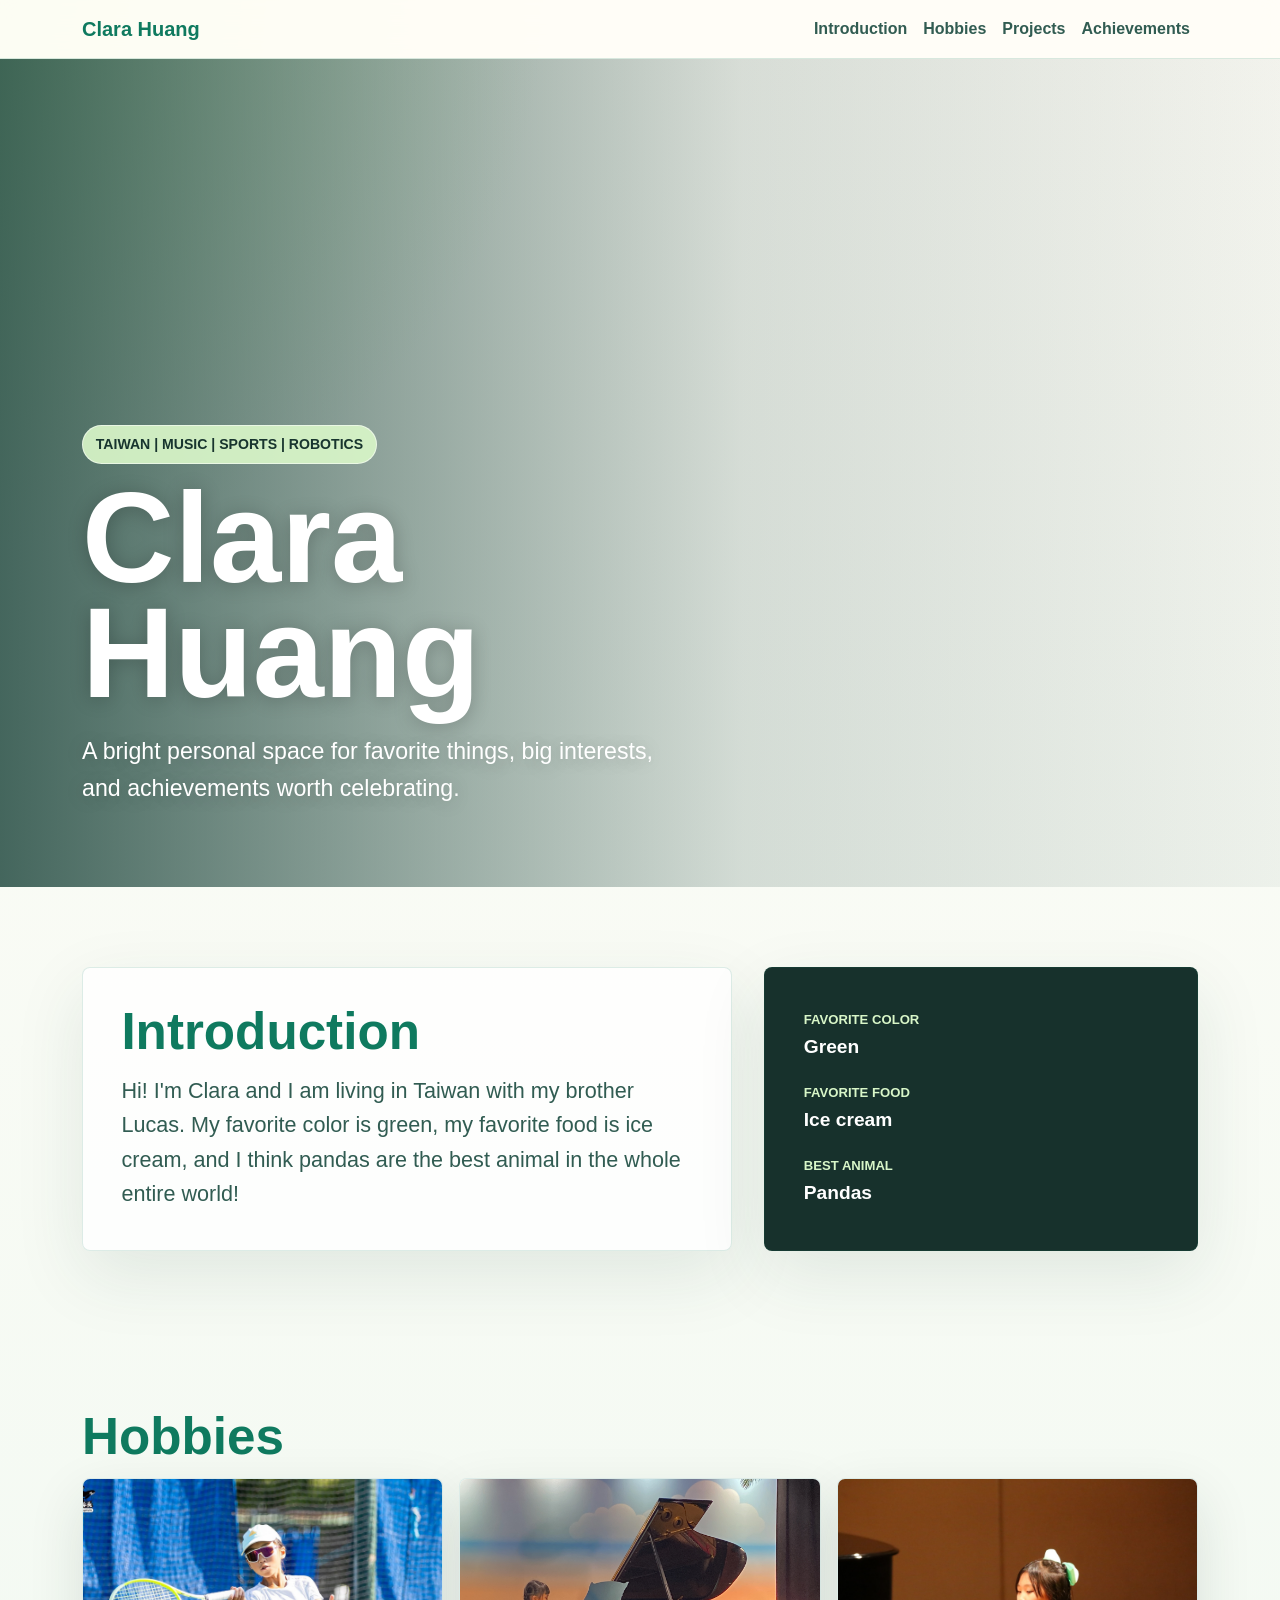
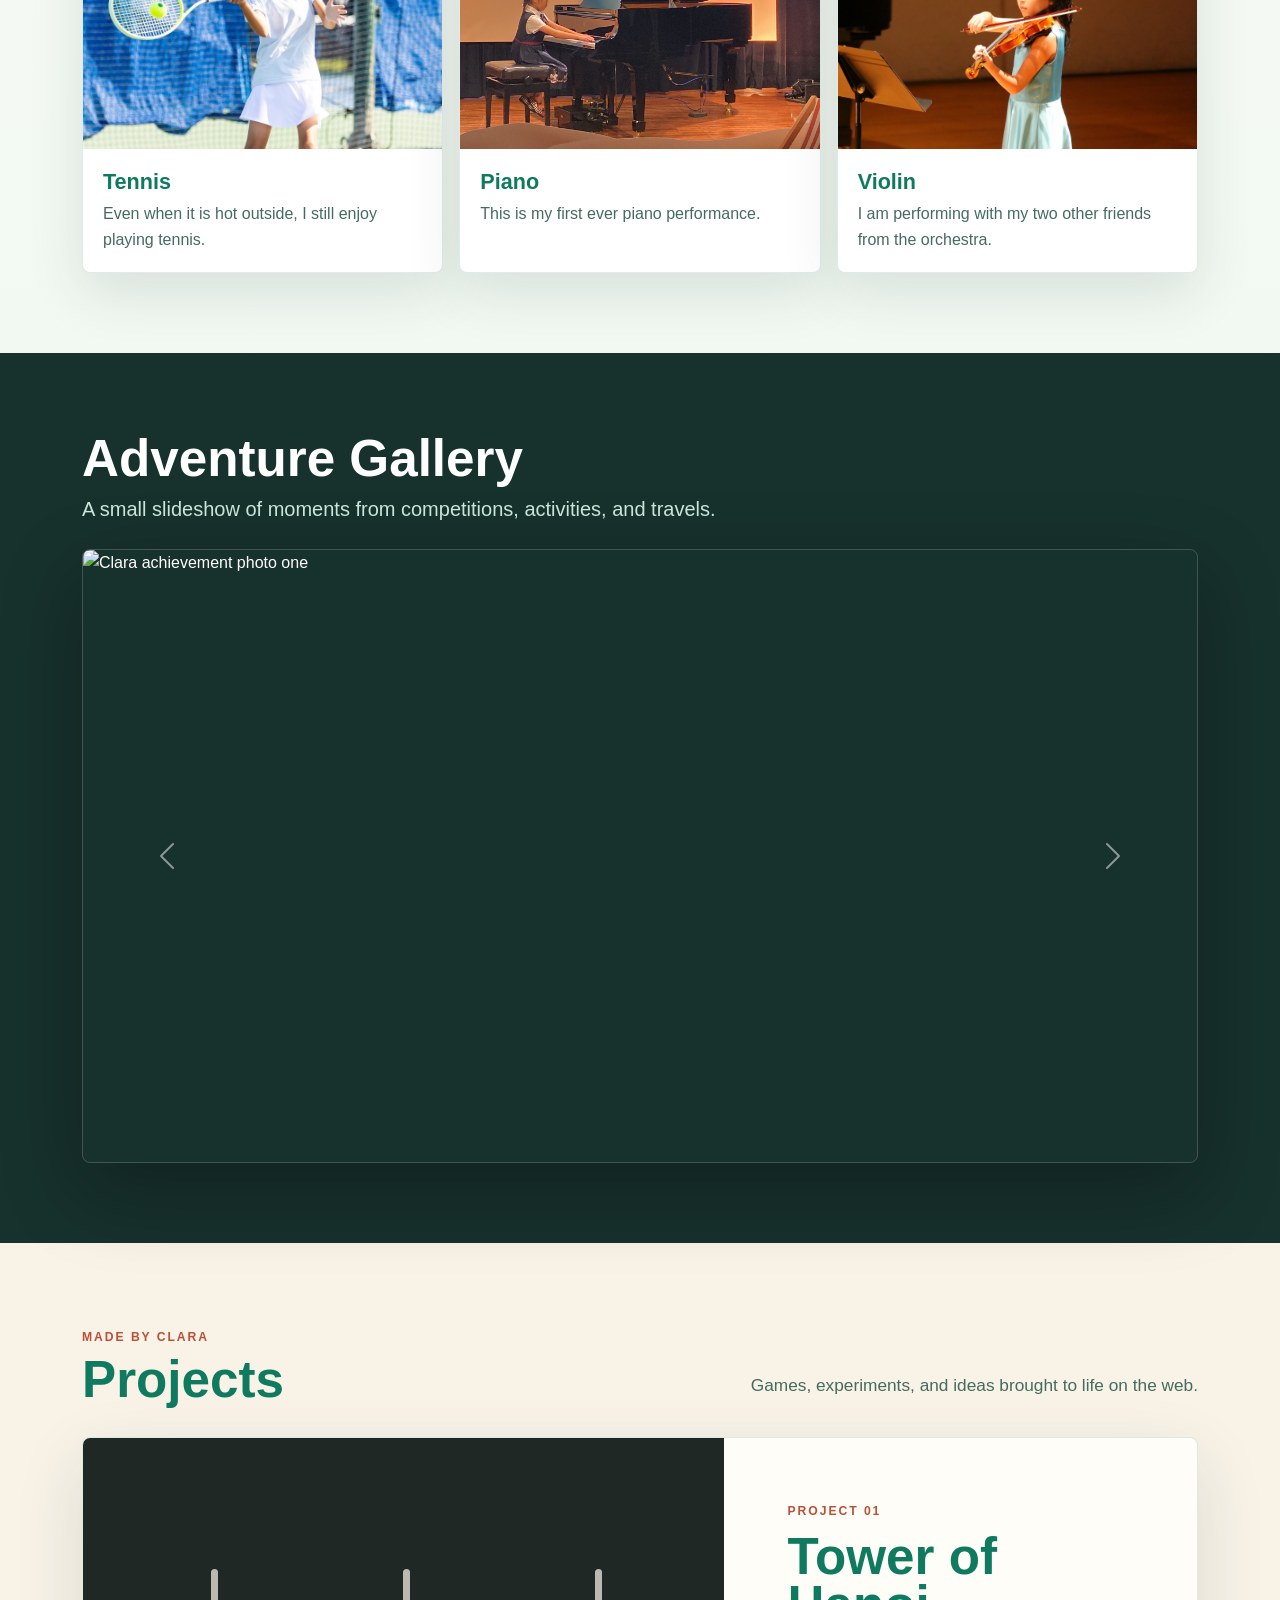
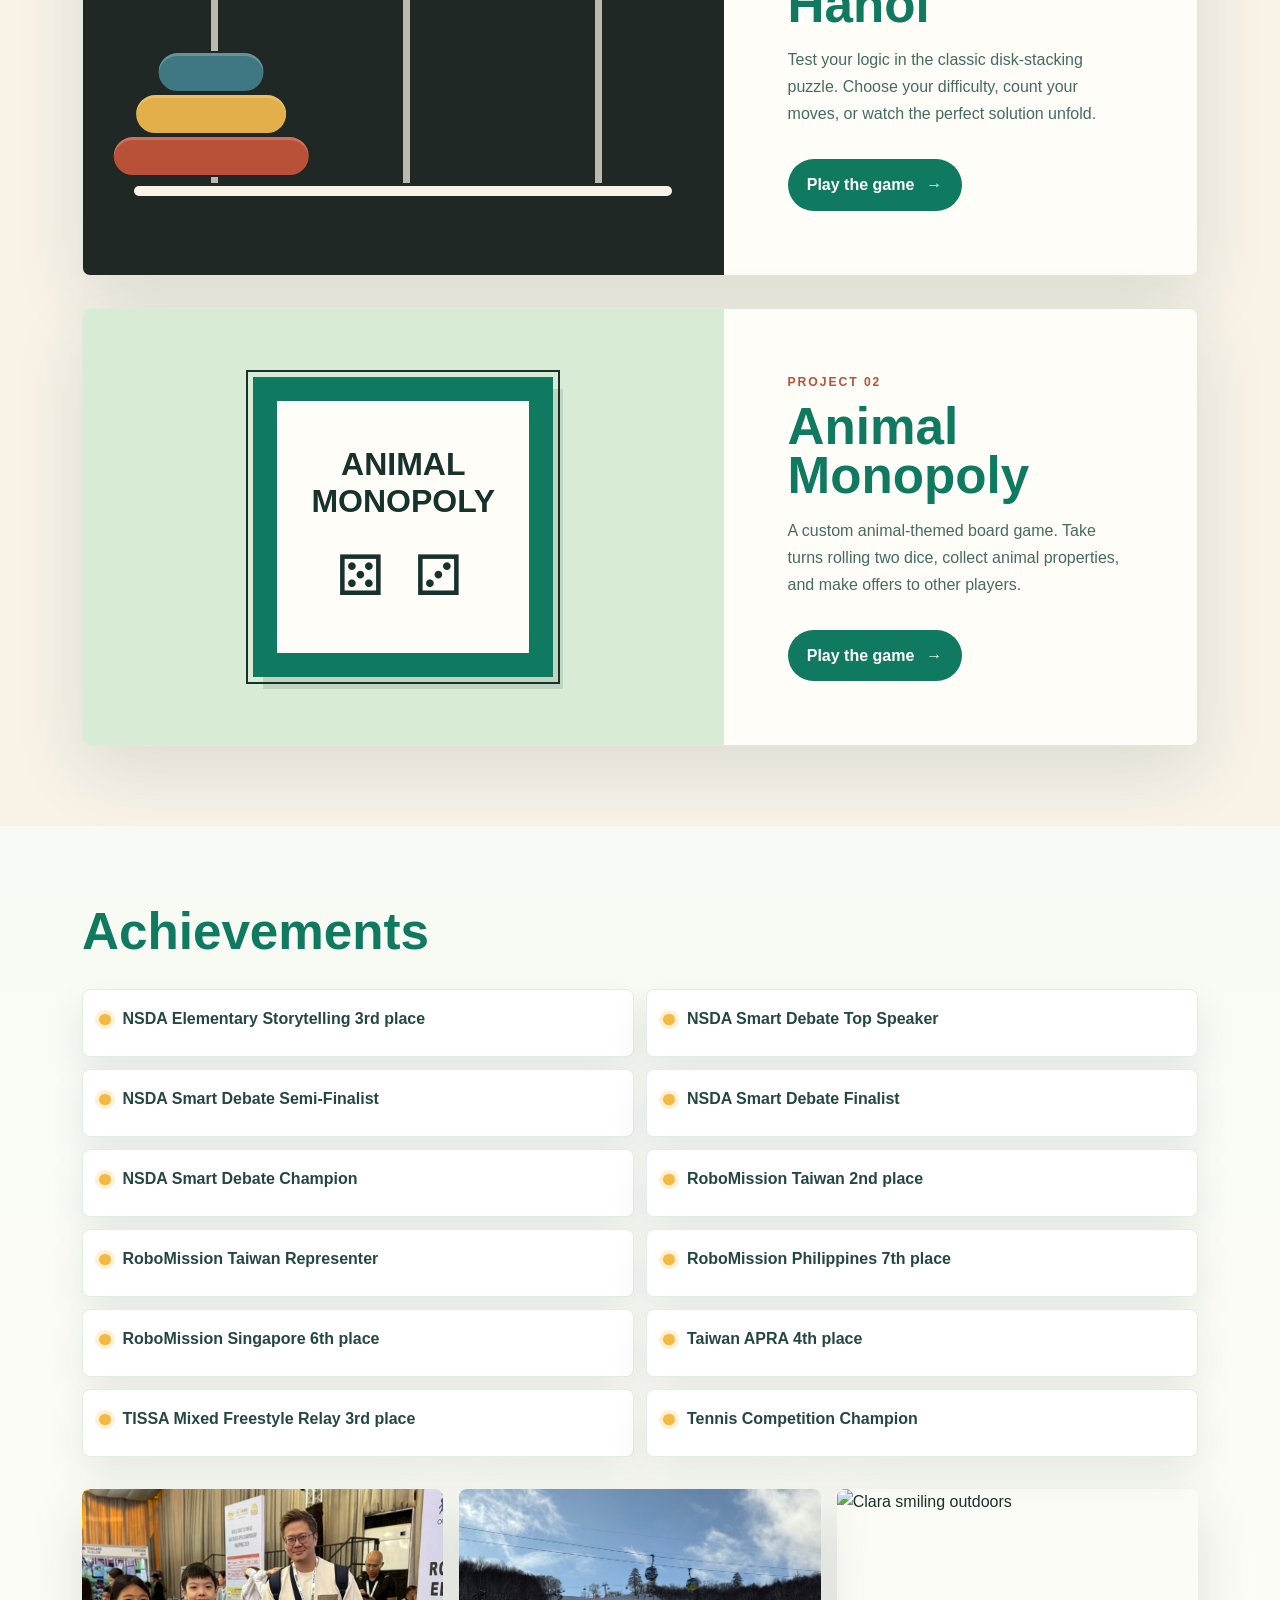
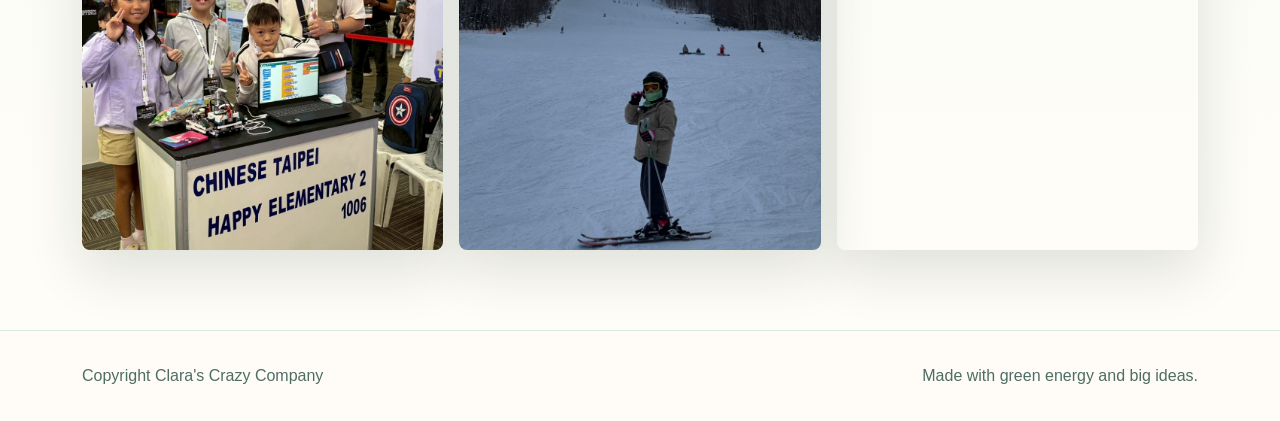
==== commit 0c2e22e8: "Add Animal Monopoly game" ====
--- a/index.html
+++ b/index.html
@@ -114,6 +114,17 @@
         <a class="project-link" href="projects/tower-of-hanoi/">Play the game <span aria-hidden="true">→</span></a>
       </div>
     </article>
+    <article class="project-card monopoly-project">
+      <div class="project-preview monopoly-preview" aria-hidden="true">
+        <div class="monopoly-mini-board"><span>ANIMAL<br>MONOPOLY</span><span class="monopoly-preview-dice">⚄ ⚂</span></div>
+      </div>
+      <div class="project-copy">
+        <span class="project-number">PROJECT 02</span>
+        <h3>Animal Monopoly</h3>
+        <p>A custom animal-themed board game. Take turns rolling two dice, collect animal properties, and make offers to other players.</p>
+        <a class="project-link" href="projects/animal-monopoly/">Play the game <span aria-hidden="true">→</span></a>
+      </div>
+    </article>
   </div>
 </section>
 
--- a/resource/styles.css
+++ b/resource/styles.css
@@ -8,6 +8,7 @@
 .projects-band{background:#f8f2e7}.project-heading{display:flex;align-items:end;justify-content:space-between;gap:2rem;margin-bottom:2rem}.project-heading .section-title{margin:.35rem 0 0}.project-heading>p{max-width:30rem;margin:0 0 .35rem;color:#456b61;font-size:1.08rem}.project-kicker,.project-number{color:#b85138;font-size:.76rem;font-weight:850;letter-spacing:.16em;text-transform:uppercase}.project-card{display:grid;grid-template-columns:1.15fr .85fr;overflow:hidden;min-height:430px;background:#fffdf7;border:1px solid rgba(15,122,95,.14);border-radius:8px;box-shadow:0 24px 70px rgba(27,64,55,.12)}
 .project-preview{position:relative;min-height:380px;background:#1f2824}.preview-peg{position:absolute;bottom:21%;width:7px;height:49%;background:#f8f2e7;border-radius:5px 5px 0 0;opacity:.72}.peg-one{left:20%}.peg-two{left:50%}.peg-three{left:80%}.preview-base{position:absolute;left:8%;right:8%;bottom:18%;height:10px;background:#f8f2e7;border-radius:10px}.preview-disk{position:absolute;left:20%;height:42px;transform:translateX(-50%);border:2px solid #1f2824;border-radius:999px;box-shadow:inset 0 3px rgba(255,255,255,.2)}.disk-one{bottom:calc(21% + 6px);width:31%;background:#b85138}.disk-two{bottom:calc(21% + 48px);width:24%;background:#e3af4a}.disk-three{bottom:calc(21% + 90px);width:17%;background:#3f7782}
 .project-copy{display:flex;flex-direction:column;justify-content:center;padding:clamp(2rem,5vw,4rem)}.project-copy h3{margin:.7rem 0 1rem;color:var(--leaf);font-size:clamp(2.2rem,4vw,3.8rem);font-weight:900;line-height:.95}.project-copy p{margin:0 0 2rem;color:#456b61;line-height:1.7}.project-link{align-self:flex-start;display:inline-flex;align-items:center;gap:.75rem;padding:.8rem 1.2rem;color:#fff;background:var(--leaf);border-radius:999px;font-weight:800;text-decoration:none;transition:transform .2s,background .2s}.project-link:hover,.project-link:focus{color:#fff;background:#095d48;transform:translateY(-2px)}
+.monopoly-project{margin-top:2rem}.monopoly-preview{display:grid;place-items:center;padding:2rem;background:#d8ebd5}.monopoly-mini-board{display:flex;flex-direction:column;align-items:center;justify-content:center;gap:1.5rem;width:min(100%,300px);aspect-ratio:1;background:#fffdf7;border:24px solid #0f7a5f;outline:2px solid #17312c;outline-offset:5px;color:#17312c;text-align:center;font-size:clamp(1.3rem,3vw,2rem);font-weight:850;line-height:1.15;box-shadow:10px 12px 0 rgba(23,49,44,.12)}.monopoly-preview-dice{font-size:3.5rem;font-weight:400;letter-spacing:.12em}
 .achievement-list{display:grid;grid-template-columns:repeat(2,minmax(0,1fr));gap:.8rem;padding:0;margin:2rem 0 0;list-style:none}.achievement-list li{display:flex;gap:.75rem;align-items:flex-start;min-height:4.2rem;padding:1rem;color:#24483f;background:#fff;border:1px solid rgba(15,122,95,.12);border-radius:8px;box-shadow:0 16px 38px rgba(23,49,44,.09);font-weight:650}.achievement-list li:before{content:"";flex:0 0 .72rem;width:.72rem;height:.72rem;margin-top:.45rem;background:var(--sun);border-radius:50%;box-shadow:0 0 0 .25rem rgba(244,185,66,.22)}.spotlight{display:grid;grid-template-columns:repeat(3,1fr);gap:1rem;margin-top:2rem}.spotlight img{width:100%;aspect-ratio:1;object-fit:cover;border-radius:8px;box-shadow:0 20px 55px rgba(23,49,44,.14)}footer{color:#4e6d65;border-top:1px solid rgba(15,122,95,.15);padding:2rem 0;background:rgba(255,253,247,.75)}
 @media(max-width:991px){.intro-panel,.hobby-grid,.project-card{grid-template-columns:1fr}.hero{min-height:82vh}.achievement-list,.spotlight{grid-template-columns:1fr}.project-heading{align-items:flex-start;flex-direction:column}}
 @media(max-width:575px){.hero{min-height:78vh;padding:5rem 0 3rem}.section{padding:3.5rem 0}.carousel-item img{height:420px}.project-preview{min-height:300px}.preview-disk{height:34px}.disk-two{bottom:calc(21% + 40px)}.disk-three{bottom:calc(21% + 74px)}}
